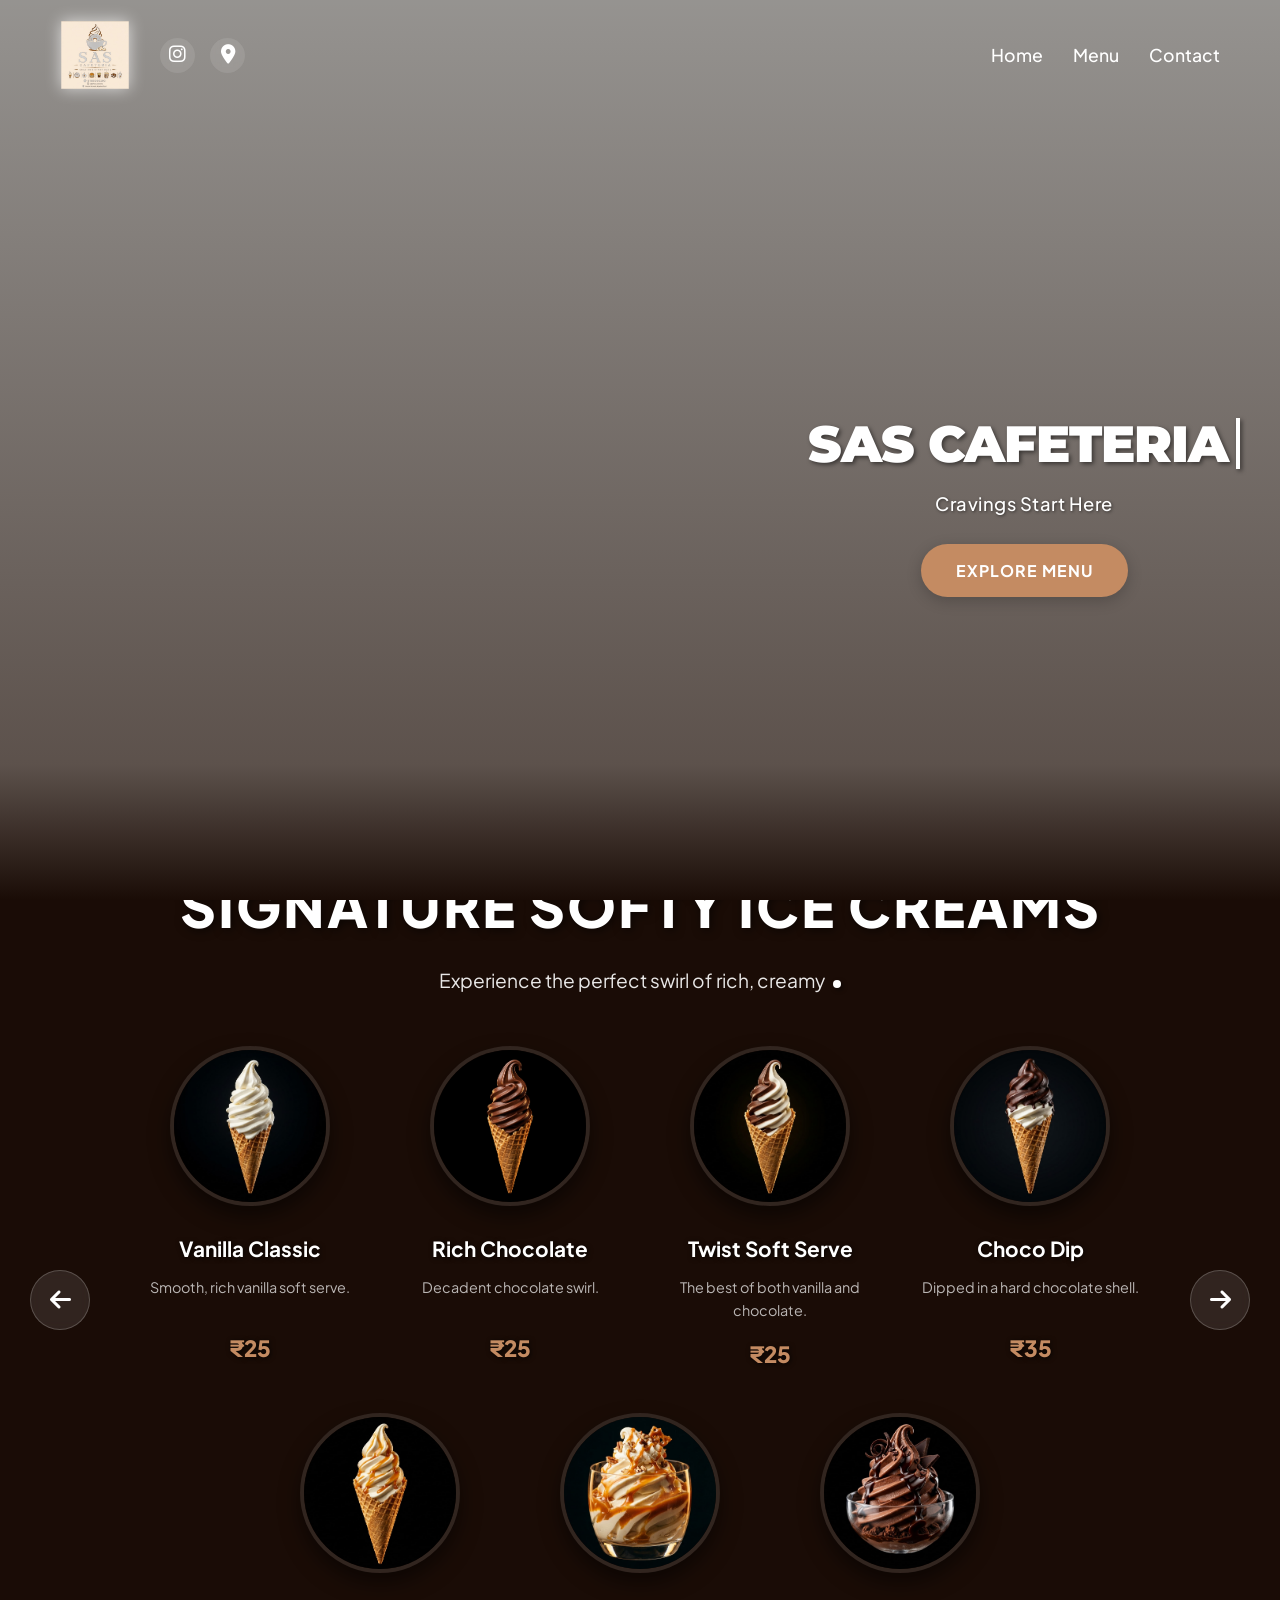
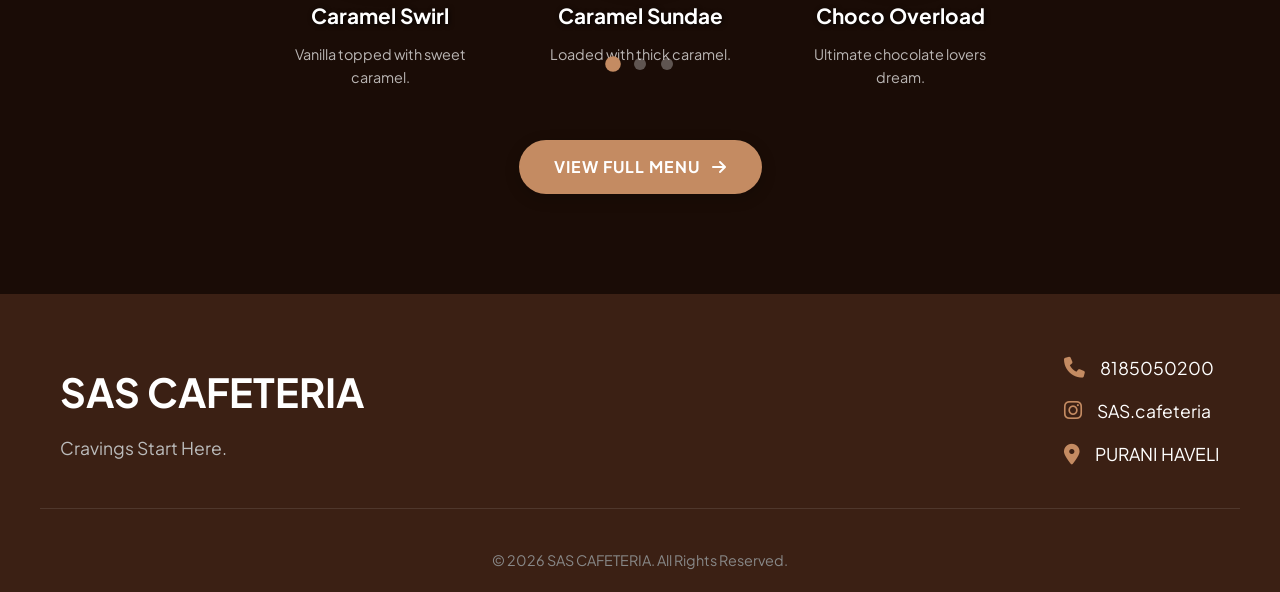
==== index.html @ b8ed4d2e "Swap popcorn and donut images to accurately match their flavor descriptions" ====
<!DOCTYPE html>
<html lang="en">
<head>
    <meta charset="UTF-8">
    <meta name="viewport" content="width=device-width, initial-scale=1.0">
    <title>SAS Cafeteria - Cravings Start Here</title>
    <!-- Premium Fonts -->
    <link rel="preconnect" href="https://fonts.googleapis.com">
    <link rel="preconnect" href="https://fonts.gstatic.com" crossorigin>
    <link href="https://fonts.googleapis.com/css2?family=Montserrat:wght@800;900&family=Plus+Jakarta+Sans:wght@300;400;500;600;700;800&display=swap" rel="stylesheet">
    <!-- Icons -->
    <link rel="stylesheet" href="https://cdnjs.cloudflare.com/ajax/libs/font-awesome/6.4.0/css/all.min.css">
    <!-- Stylesheet -->
    <link rel="stylesheet" href="style.css?v=14">
</head>
<body>

    <!-- Header / Navbar -->
    <header class="navbar">
        <div class="container nav-container">
            <div class="logo-group">
                <a href="#home" class="logo">
                    <img src="logo.png" alt="SAS Cafeteria Logo">
                </a>
                <div class="nav-socials">
                    <a href="https://www.instagram.com/sas.cafeteria?igsh=MWZobGh6Ync2eGxtaw==" target="_blank" title="Instagram"><i class="fa-brands fa-instagram"></i></a>
                    <a href="https://maps.app.goo.gl/YJZCMaByvM5XZX7V7" target="_blank" title="Location"><i class="fa-solid fa-location-dot"></i></a>
                </div>
            </div>
            <nav>
                <ul class="nav-links">
                    <li><a href="#home">Home</a></li>
                    <li><a href="menu.html">Menu</a></li>
                    <li><a href="#contact">Contact</a></li>
                </ul>
            </nav>
        </div>
    </header>

    <!-- Hero Section -->
    <section id="home" class="hero">
        <video autoplay muted loop playsinline class="hero-video">
            <source src="video/Generated Video August 22, 2026 - 1_31AM.mp4" type="video/mp4">
            Your browser does not support the video tag.
        </video>
        <div class="hero-overlay"></div>
        <div class="hero-content">
            <div class="hero-text-block">
                <h1><span id="typed-text"></span><span class="cursor"></span></h1>
                <p class="animate-up delay-1">Cravings Start Here</p>
                <a href="menu.html" class="btn animate-up delay-2">EXPLORE MENU</a>
            </div>
        </div>
    </section>

    <!-- Item Showcase Slider Section -->
    <section id="menu" class="item-showcase-section">
        <div class="showcase-slider-container">
            
            <!-- Slide 1: Ice Creams -->
            <div class="showcase-slide active fade-effect">
                <div class="showcase-bg" style="background-image: linear-gradient(rgba(26, 12, 6, 0.8), rgba(26, 12, 6, 0.9)), url('images/featured_icecream.jpg');"></div>
                <div class="container showcase-content">
                    <div class="showcase-header fade-up">
                        <h2>Signature Softy Ice Creams</h2>
                        <p><span class="typed-desc" data-text="Experience the perfect swirl of rich, creamy soft serve made with real dairy and premium ingredients."></span><span class="cursor desc-cursor"></span></p>
                    </div>
                    <div class="showcase-grid">
                        <div class="showcase-item fade-up delay-1">
                            <img src="images/ice creams/Ultra-realistic_premium_commer_16.jpg" class="showcase-img" alt="Vanilla">
                            <h3>Vanilla Classic</h3>
                            <p>Smooth, rich vanilla soft serve.</p>
                            <span class="price">₹25</span>
                        </div>
                        <div class="showcase-item fade-up delay-2">
                            <img src="images/ice creams/Ultra-realistic_premium_commer_8.jpg" class="showcase-img" alt="Chocolate">
                            <h3>Rich Chocolate</h3>
                            <p>Decadent chocolate swirl.</p>
                            <span class="price">₹25</span>
                        </div>
                        <div class="showcase-item fade-up delay-3">
                            <img src="images/ice creams/Ultra-realistic_premium_food_p_12.jpg" class="showcase-img" alt="Vanilla & Choco">
                            <h3>Twist Soft Serve</h3>
                            <p>The best of both vanilla and chocolate.</p>
                            <span class="price">₹25</span>
                        </div>
                        <div class="showcase-item fade-up delay-4">
                            <img src="images/ice creams/Ultra-realistic_premium_commer_9.jpg" class="showcase-img" alt="Choco Dip">
                            <h3>Choco Dip</h3>
                            <p>Dipped in a hard chocolate shell.</p>
                            <span class="price">₹35</span>
                        </div>
                        <div class="showcase-item fade-up delay-1">
                            <img src="images/ice creams/Ultra-realistic_premium_commer_1.jpg" class="showcase-img" alt="Vanilla Caramel">
                            <h3>Caramel Swirl</h3>
                            <p>Vanilla topped with sweet caramel.</p>
                            <span class="price">₹35</span>
                        </div>
                        <div class="showcase-item fade-up delay-2">
                            <img src="images/ice creams/Ultra-realistic_premium_carame_3.jpg" class="showcase-img" alt="Caramel Sundae">
                            <h3>Caramel Sundae</h3>
                            <p>Loaded with thick caramel.</p>
                            <span class="price">₹50</span>
                        </div>
                        <div class="showcase-item fade-up delay-3">
                            <img src="images/ice creams/Ultra-realistic_premium_chocol_6.jpg" class="showcase-img" alt="Choco Overload">
                            <h3>Choco Overload</h3>
                            <p>Ultimate chocolate lovers dream.</p>
                            <span class="price">₹50</span>
                        </div>
                    </div>
                </div>
            </div>

            <!-- Slide 2: Donuts -->
            <div class="showcase-slide fade-effect">
                <div class="showcase-bg" style="background-image: linear-gradient(rgba(40, 20, 10, 0.8), rgba(40, 20, 10, 0.9)), url('images/donuts/Ultra-realistic_premium_commer_2.jpg');"></div>
                <div class="container showcase-content">
                    <div class="showcase-header fade-up">
                        <h2>Freshly Baked Donuts</h2>
                        <p><span class="typed-desc" data-text="Soft, fluffy, and coated in pure joy. Baked fresh every single day."></span><span class="cursor desc-cursor"></span></p>
                    </div>
                    <div class="showcase-grid">
                        <div class="showcase-item fade-up delay-1">
                            <img src="images/donuts/Ultra-realistic_premium_commer_1.jpg" class="showcase-img" alt="White Chocolate">
                            <h3>White Chocolate</h3>
                            <p>Sweet and creamy white chocolate frosting.</p>
                            <span class="price">₹70</span>
                        </div>
                        <div class="showcase-item fade-up delay-2">
                            <img src="images/donuts/Ultra-realistic_premium_commer_6.jpg" class="showcase-img" alt="Dark Chocolate">
                            <h3>Dark Chocolate</h3>
                            <p>For the true chocolate lover.</p>
                            <span class="price">₹70</span>
                        </div>
                        <div class="showcase-item fade-up delay-3">
                            <img src="images/donuts/Ultra-realistic_premium_commer_7.jpg" class="showcase-img" alt="Cinnamon Sugar">
                            <h3>Cinnamon Sugar</h3>
                            <p>Warm ring coated in sweet cinnamon sugar.</p>
                            <span class="price">₹40</span>
                        </div>
                        <div class="showcase-item fade-up delay-4">
                            <img src="images/donuts/Ultra-realistic_premium_commer_3.jpg" class="showcase-img" alt="Milk Chocolate">
                            <h3>Milk Chocolate</h3>
                            <p>Topped with creamy milk chocolate frosting.</p>
                            <span class="price">₹50</span>
                        </div>
                        <div class="showcase-item fade-up delay-1">
                            <img src="images/donuts/Ultra-realistic_premium_commer_2.jpg" class="showcase-img" alt="Glazed Donut">
                            <h3>Classic Glazed</h3>
                            <p>Covered in a sweet, light sugar glaze.</p>
                            <span class="price">₹40</span>
                        </div>
                        <div class="showcase-item fade-up delay-2">
                            <img src="images/donuts/Ultra-realistic_premium_commer_2 (1).jpg" class="showcase-img" alt="With Crunch">
                            <h3>With Crunch</h3>
                            <p>Chocolate frosting topped with crispies.</p>
                            <span class="price">₹70</span>
                        </div>
                    </div>
                </div>
            </div>

            <!-- Slide 3: Popcorns -->
            <div class="showcase-slide fade-effect">
                <div class="showcase-bg" style="background-image: linear-gradient(rgba(20, 10, 5, 0.8), rgba(20, 10, 5, 0.9)), url('images/popcorns/Ultra-realistic_premium_commer_1.jpg');"></div>
                <div class="container showcase-content">
                    <div class="showcase-header fade-up">
                        <h2>Gourmet Popcorn</h2>
                        <p><span class="typed-desc" data-text="Crispy, crunchy, and packed with flavor. The perfect light snack."></span><span class="cursor desc-cursor"></span></p>
                    </div>
                    <div class="showcase-grid">
                        <div class="showcase-item fade-up delay-1">
                            <img src="images/popcorns/Ultra-realistic_premium_commer_6.jpg" class="showcase-img" alt="Classic Salted">
                            <h3>Classic Salted</h3>
                            <p>Classic buttery and perfectly salted.</p>
                            <span class="price">₹40</span>
                        </div>
                        <div class="showcase-item fade-up delay-2">
                            <img src="images/popcorns/Ultra-realistic_premium_commer_1 (1).jpg" class="showcase-img" alt="Cheese Popcorn">
                            <h3>Cheese Popcorn</h3>
                            <p>Tossed in a savory cheese powder.</p>
                            <span class="price">₹40</span>
                        </div>
                        <div class="showcase-item fade-up delay-3">
                            <img src="images/popcorns/Ultra-realistic_premium_food_p_8.jpg" class="showcase-img" alt="Spicy Popcorn">
                            <h3>Spicy Popcorn</h3>
                            <p>A kick of heat with spicy seasoning.</p>
                            <span class="price">₹40</span>
                        </div>
                        <div class="showcase-item fade-up delay-4">
                            <img src="images/popcorns/Ultra-realistic_premium_commer_1.jpg" class="showcase-img" alt="Caramel Popcorn">
                            <h3>Caramel Popcorn</h3>
                            <p>Coated in a thick caramel shell.</p>
                            <span class="price">₹100</span>
                        </div>
                        <div class="showcase-item fade-up delay-1">
                            <img src="images/popcorns/Ultra-realistic_premium_commer_2.jpg" class="showcase-img" alt="Chocolate Drizzle">
                            <h3>Choco Drizzle</h3>
                            <p>Drizzled generously with chocolate.</p>
                            <span class="price">₹100</span>
                        </div>
                        <div class="showcase-item fade-up delay-2">
                            <img src="images/popcorns/Ultra-realistic_premium_commer_1 (2).jpg" class="showcase-img" alt="Cookie & Cream">
                            <h3>Cookie & Cream</h3>
                            <p>A sweet mix of crushed cookies.</p>
                            <span class="price">₹100</span>
                        </div>
                    </div>
                </div>
            </div>

            <!-- Navigation Arrows -->
            <button class="showcase-nav prev-slide"><i class="fa-solid fa-arrow-left"></i></button>
            <button class="showcase-nav next-slide"><i class="fa-solid fa-arrow-right"></i></button>
            
            <div class="showcase-indicators">
                <span class="indicator active" data-slide="0"></span>
                <span class="indicator" data-slide="1"></span>
                <span class="indicator" data-slide="2"></span>
            </div>
            
        </div>
        
        <div class="full-menu-cta container fade-in" style="margin-top: 40px; margin-bottom: 40px; text-align: center;">
            <a href="menu.html" class="btn">View Full Menu <i class="fa-solid fa-arrow-right" style="margin-left: 8px;"></i></a>
        </div>
    </section>

    <!-- Contact / Footer Section -->
    <footer id="contact" class="footer">
        <div class="container footer-content fade-in">
            <div class="footer-info">
                <h3>SAS CAFETERIA</h3>
                <p>Cravings Start Here.</p>
            </div>
            <div class="footer-contact">
                <a href="tel:+918185050200" class="footer-link"><p><i class="fa-solid fa-phone"></i> 8185050200</p></a>
                <a href="https://www.instagram.com/sas.cafeteria?igsh=MWZobGh6Ync2eGxtaw==" target="_blank" class="footer-link"><p><i class="fa-brands fa-instagram"></i> SAS.cafeteria</p></a>
                <a href="https://maps.app.goo.gl/YJZCMaByvM5XZX7V7" target="_blank" class="footer-link"><p><i class="fa-solid fa-location-dot"></i> PURANI HAVELI</p></a>
            </div>
        </div>
        <div class="footer-bottom">
            <p>&copy; 2026 SAS CAFETERIA. All Rights Reserved.</p>
        </div>
    </footer>
    <!-- Script -->
    <script src="script.js?v=5"></script>
</body>
</html>
---- style.css ----
/* Base and Reset */
* {
    margin: 0;
    padding: 0;
    box-sizing: border-box;
}

:root {
    --primary-color: #3b2014; /* Deep coffee brown */
    --accent-color: #c48b62; /* Caramel/Gold accent */
    --light-bg: #f9f5f0;
    --text-dark: #2a160d;
    --text-light: #fff;
    --font-heading: 'Plus Jakarta Sans', sans-serif;
    --font-body: 'Plus Jakarta Sans', sans-serif;
}

html {
    scroll-behavior: smooth;
}

body {
    font-family: var(--font-body);
    background-color: var(--light-bg);
    color: var(--text-dark);
    line-height: 1.6;
    overflow-x: hidden;
}

a {
    text-decoration: none;
    color: inherit;
}

ul {
    list-style: none;
}

.container {
    max-width: 1200px;
    margin: 0 auto;
    padding: 0 20px;
}

/* Navbar */
.navbar {
    position: fixed;
    top: 0;
    left: 0;
    width: 100%;
    padding: 20px 0;
    z-index: 1000;
    transition: all 0.3s ease;
    background: transparent;
}

.navbar.scrolled {
    background: rgba(59, 32, 20, 0.95);
    padding: 15px 0;
    box-shadow: 0 2px 10px rgba(0,0,0,0.3);
}

.nav-container {
    display: flex;
    justify-content: space-between;
    align-items: center;
}

.logo {
    display: flex;
    align-items: center;
}

.logo img {
    height: 70px;
    width: auto;
    object-fit: contain;
    filter: drop-shadow(0 0 8px rgba(255, 255, 255, 0.7));
}

.logo-group {
    display: flex;
    align-items: center;
    gap: 20px;
}

.nav-socials {
    display: flex;
    gap: 15px;
    margin-left: 10px;
}

.nav-socials a {
    color: var(--text-light);
    font-size: 1.2rem;
    transition: color 0.3s ease;
    display: flex;
    align-items: center;
    justify-content: center;
    width: 35px;
    height: 35px;
    border-radius: 50%;
    background: rgba(255, 255, 255, 0.1);
    backdrop-filter: blur(5px);
}

.nav-socials a:hover {
    color: var(--accent-color);
    background: rgba(255, 255, 255, 0.2);
}

.nav-links {
    display: flex;
    gap: 30px;
}

.nav-links li a {
    color: var(--text-light);
    font-weight: 500;
    font-size: 1.1rem;
    position: relative;
    transition: color 0.3s ease;
}

.nav-links li a:hover {
    color: var(--accent-color);
}

/* Hero Section */
.hero {
    position: relative;
    height: 100vh;
    display: flex;
    align-items: center;
    justify-content: center;
    text-align: center;
    overflow: hidden;
}

.hero-video {
    position: absolute;
    top: 50%;
    left: 50%;
    min-width: 100%;
    min-height: 100%;
    width: auto;
    height: auto;
    transform: translateX(-50%) translateY(-50%);
    z-index: -2;
    object-fit: cover;
}

.hero-overlay {
    position: absolute;
    top: 0;
    left: 0;
    width: 100%;
    height: 100%;
    background: linear-gradient(to bottom, rgba(0, 0, 0, 0.4) 0%, rgba(26, 12, 6, 0.7) 85%, #1a0c06 100%);
    z-index: -1;
}

.hero-content {
    color: var(--text-light);
    z-index: 1;
    padding: 20px 40px; /* Reduced right padding to shift text further right */
    margin-top: 100px; /* Push text down to make space for ribbons */
    width: 100%;
    display: flex;
    justify-content: flex-end; /* Push the block to the right */
}

.hero-text-block {
    display: flex;
    flex-direction: column;
    align-items: center; /* Center items internally */
    text-align: center;
}

.hero-content h1 {
    font-family: 'Montserrat', sans-serif;
    font-size: 3.2rem; /* Reduced to avoid overlapping video subject */
    font-weight: 900;
    margin-bottom: 5px;
    letter-spacing: -1px; /* Tighter letter spacing */
    text-shadow: 2px 2px 4px rgba(0,0,0,0.5); /* Softer shadow */
    display: flex;
    align-items: center;
}

.hero-content p {
    font-size: 1.15rem; /* Slightly smaller to match new h1 size */
    font-weight: 500;
    margin-bottom: 25px;
    letter-spacing: 0.5px;
    text-shadow: 1px 1px 3px rgba(0,0,0,0.5); /* Softer shadow */
}

/* Typing Effect Cursor */
.cursor {
    display: inline-block;
    width: 4px;
    height: 1em; /* Match text height */
    background-color: var(--text-light);
    animation: blink 1s infinite;
    margin-left: 8px;
    box-shadow: 2px 2px 4px rgba(0,0,0,0.5);
    vertical-align: middle;
}

.desc-cursor {
    width: 8px;
    height: 8px;
    border-radius: 50%;
    margin-left: 5px;
    vertical-align: baseline;
}

.cursor.typing {
    animation: none;
}

@keyframes blink {
    0% { opacity: 1; }
    49% { opacity: 1; }
    50% { opacity: 0; }
    99% { opacity: 0; }
    100% { opacity: 1; }
}

.btn {
    display: inline-block;
    padding: 14px 35px;
    background-color: var(--accent-color);
    color: var(--text-light);
    font-weight: 700; /* Bolder button text */
    font-size: 1rem; /* Slightly smaller text */
    border-radius: 40px; /* More rounded pill */
    text-transform: uppercase;
    letter-spacing: 1px;
    transition: all 0.3s ease;
    border: none;
    box-shadow: 0 4px 15px rgba(0,0,0,0.2);
}

.btn:hover {
    background-color: #a6734d; /* Darker accent on hover */
    transform: translateY(-2px);
    box-shadow: 0 6px 20px rgba(0,0,0,0.3);
}

/* Menu Section */
.menu-section {
    padding: 120px 0;
    background-color: #faf7f2; /* Soft, warm, professional beige */
    position: relative;
}

.section-header {
    text-align: center;
    margin-bottom: 40px; /* Reduced from 80px */
}

.section-title {
    font-family: var(--font-heading);
    font-size: 3.5rem;
    color: var(--primary-color);
    margin-bottom: 15px;
    font-weight: 800;
    text-transform: uppercase;
    letter-spacing: 2px;
}

/* Item Showcase Slider Section */
.item-showcase-section {
    position: relative;
    padding: 0 0 60px 0; /* Remove top padding so it sits flush */
    background-color: #1a0c06; /* Dark background to seamlessly connect to hero section */
    overflow: hidden;
}

.showcase-slider-container {
    position: relative;
    width: 100%;
    height: 800px; /* Increased from 700px to perfectly fit 2 rows of items */
    overflow: hidden;
}

.showcase-slide {
    position: absolute;
    top: 0;
    left: 0;
    width: 100%;
    height: 100%;
    opacity: 0;
    visibility: hidden;
    transition: opacity 0.8s ease, visibility 0.8s ease;
    display: flex;
    align-items: center;
}

.showcase-slide.active {
    opacity: 1;
    visibility: visible;
}

.showcase-bg {
    position: absolute;
    top: 0;
    left: 0;
    width: 100%;
    height: 100%;
    background-size: cover;
    background-position: center;
    background-repeat: no-repeat;
    z-index: -1;
    transition: transform 6s ease-in-out;
}

.showcase-slide.active .showcase-bg {
    transform: scale(1.05); /* Slow zoom effect on active slide */
}

.showcase-content {
    color: #fff;
    z-index: 2;
    text-align: center;
    width: 100%;
}

.showcase-header {
    margin-bottom: 50px;
}

.showcase-header h2 {
    font-size: 3.5rem;
    font-family: var(--font-heading);
    font-weight: 900;
    text-transform: uppercase;
    letter-spacing: 2px;
    margin-bottom: 15px;
    text-shadow: 2px 2px 10px rgba(0,0,0,0.6);
}

.showcase-header p {
    font-size: 1.2rem;
    max-width: 600px;
    margin: 0 auto;
    color: rgba(255, 255, 255, 0.9);
    line-height: 1.6;
}

.showcase-grid {
    display: flex;
    justify-content: center;
    gap: 40px;
    flex-wrap: wrap;
}

.showcase-item {
    flex: 0 1 220px;
    text-align: center;
    perspective: 1000px; /* Enables 3D effects for children */
}

.showcase-img {
    width: 160px;
    height: 160px;
    border-radius: 50%;
    object-fit: cover;
    margin-bottom: 20px;
    box-shadow: 0 10px 20px rgba(0,0,0,0.5);
    border: 4px solid rgba(255,255,255,0.1);
    transition: transform 0.4s cubic-bezier(0.175, 0.885, 0.32, 1.275), box-shadow 0.4s ease, border-color 0.4s ease;
    transform-style: preserve-3d;
}

.showcase-item:hover .showcase-img {
    transform: translateY(-15px) scale(1.1);
    border-color: var(--accent-color);
    box-shadow: 0 30px 40px rgba(0,0,0,0.8), 0 0 25px rgba(212, 163, 115, 0.5);
}

.showcase-item h3 {
    font-size: 1.3rem;
    font-family: var(--font-heading);
    margin-bottom: 10px;
    text-shadow: 1px 1px 5px rgba(0,0,0,0.8);
}

.showcase-item p {
    font-size: 0.9rem;
    color: rgba(255, 255, 255, 0.7);
    margin-bottom: 15px;
    min-height: 40px;
}

.showcase-item .price {
    font-size: 1.4rem;
    color: var(--accent-color);
    font-weight: 800;
    text-shadow: 1px 1px 5px rgba(0,0,0,0.8);
}

/* Slider Nav */
.showcase-nav {
    position: absolute;
    top: 50%;
    transform: translateY(-50%);
    background: rgba(255,255,255,0.1);
    border: 1px solid rgba(255,255,255,0.2);
    color: #fff;
    width: 60px;
    height: 60px;
    border-radius: 50%;
    cursor: pointer;
    z-index: 10;
    font-size: 1.5rem;
    backdrop-filter: blur(5px);
    transition: all 0.3s ease;
}

.showcase-nav:hover {
    background: var(--accent-color);
    border-color: var(--accent-color);
    transform: translateY(-50%) scale(1.1);
}

.prev-slide { left: 30px; }
.next-slide { right: 30px; }

.showcase-indicators {
    position: absolute;
    bottom: 30px;
    left: 50%;
    transform: translateX(-50%);
    display: flex;
    gap: 15px;
    z-index: 10;
}

.indicator {
    width: 12px;
    height: 12px;
    border-radius: 50%;
    background: rgba(255,255,255,0.3);
    cursor: pointer;
    transition: all 0.3s ease;
}

.indicator.active {
    background: var(--accent-color);
    transform: scale(1.3);
}

/* Animations */
.fade-up {
    opacity: 0;
    transform: translateY(30px);
    transition: opacity 0.8s ease, transform 0.8s ease;
}

.showcase-slide.active .fade-up {
    opacity: 1;
    transform: translateY(0);
}

.delay-1 { transition-delay: 0.2s; }
.delay-2 { transition-delay: 0.4s; }
.delay-3 { transition-delay: 0.6s; }
.delay-4 { transition-delay: 0.8s; }

.featured-highlights li {
    font-size: 1.05rem;
    margin-bottom: 15px;
    display: flex;
    align-items: center;
    gap: 15px;
    color: #ffffff !important;
}

.featured-highlights li i {
    color: var(--accent-color);
}

.btn-outline {
    background: transparent;
    border: 2px solid var(--accent-color);
    color: var(--accent-color);
}

.btn-outline:hover {
    background: var(--accent-color);
    color: #fff;
    box-shadow: 0 5px 20px rgba(196, 139, 98, 0.4);
}

.full-menu-cta {
    text-align: center;
    margin-top: 60px;
}

.full-menu-cta h3 {
    font-size: 2rem;
    color: var(--primary-color);
    margin-bottom: 10px;
    font-family: var(--font-heading);
}

.full-menu-cta p {
    color: #666;
    margin-bottom: 25px;
    font-size: 1.1rem;
}

.section-subtitle {
    font-size: 1rem;
    color: var(--accent-color);
    letter-spacing: 3px;
    text-transform: uppercase;
    font-weight: 600;
}

.menu-carousel-wrapper {
    display: flex;
    align-items: center;
    position: relative;
    max-width: 1100px;
    margin: 0 auto;
}

.carousel-btn {
    background: #fff;
    border: none;
    width: 50px;
    height: 50px;
    border-radius: 50%;
    box-shadow: 0 4px 15px rgba(59, 32, 20, 0.1);
    color: var(--primary-color);
    font-size: 1.2rem;
    cursor: pointer;
    transition: all 0.3s ease;
    z-index: 10;
    display: flex;
    align-items: center;
    justify-content: center;
}

.carousel-btn:hover {
    background: var(--accent-color);
    color: #fff;
}

.prev-btn {
    margin-right: 20px;
}

.next-btn {
    margin-left: 20px;
}

.menu-carousel {
    overflow: hidden;
    flex-grow: 1;
    padding: 20px 0; /* space for card shadows */
}

.menu-track {
    display: flex;
    gap: 30px; /* Space between cards */
    transition: transform 0.5s cubic-bezier(0.25, 1, 0.5, 1);
}

.menu-category {
    background: rgba(255, 255, 255, 0.85); /* Slightly transparent */
    backdrop-filter: blur(10px); /* Glassmorphism */
    padding: 30px; /* Reduced padding */
    border-radius: 8px; 
    box-shadow: 0 5px 30px rgba(59, 32, 20, 0.05); 
    border: 1px solid rgba(255, 255, 255, 0.5);
    min-width: 350px; /* Fixed width for cards in carousel */
    max-width: 350px;
    flex-shrink: 0;
}

.category-header {
    display: flex;
    flex-direction: column;
    align-items: center;
    gap: 15px;
    margin-bottom: 35px;
}

.category-header i {
    font-size: 2rem;
    color: var(--accent-color);
    background: #fdfaf7;
    width: 60px;
    height: 60px;
    display: flex;
    align-items: center;
    justify-content: center;
    border-radius: 50%;
    box-shadow: 0 4px 15px rgba(196, 139, 98, 0.15);
}

.category-header h3 {
    font-family: var(--font-heading);
    font-size: 1.4rem; /* Reduced from 1.8rem */
    color: var(--primary-color);
    text-transform: uppercase;
    letter-spacing: 2px;
    position: relative;
    padding-bottom: 10px;
}

.category-header h3::after {
    content: '';
    position: absolute;
    bottom: 0;
    left: 50%;
    transform: translateX(-50%);
    width: 40px;
    height: 2px;
    background-color: var(--accent-color);
}

.menu-sizes {
    display: flex;
    justify-content: flex-end;
    gap: 30px;
    font-size: 0.8rem; /* Reduced */
    color: #a3958c;
    margin-bottom: 15px;
    font-weight: 700;
    text-transform: uppercase;
    letter-spacing: 1px;
}

.menu-list li {
    display: flex;
    justify-content: space-between;
    align-items: center; /* Changed from baseline for image support */
    margin-bottom: 12px; /* Reduced from 18px */
    font-size: 1rem; /* Reduced from 1.15rem */
    font-weight: 600;
}

.menu-list li.spacer {
    height: 15px;
    margin-bottom: 0;
}

.item-name-group {
    display: flex;
    align-items: center;
    flex-grow: 1;
}

.item-thumb {
    width: 30px;
    height: 30px;
    border-radius: 5px; /* Slight rounding */
    object-fit: cover;
    margin-right: 12px;
    box-shadow: 0 2px 8px rgba(0,0,0,0.1);
}

.item-name {
    color: var(--primary-color);
    position: relative;
    flex-grow: 1;
}

.item-name::after {
    content: '';
    position: absolute;
    bottom: 0px; /* adjusted for center alignment */
    left: 0;
    right: 0;
    margin-left: 10px;
    border-bottom: 2px dotted rgba(196, 139, 98, 0.4);
    width: calc(100% - 15px);
}

.item-name-group .item-name::after {
    bottom: 5px; /* specific offset when inside the group */
}

.item-price {
    font-weight: 700;
    color: var(--accent-color);
    padding-left: 10px;
    font-size: 1.05rem; /* Reduced from 1.2rem */
}

.prices {
    display: flex;
    gap: 40px;
    font-weight: 700;
    color: var(--accent-color);
    padding-left: 10px;
    font-size: 1.05rem; /* Reduced */
}

/* Footer */
.footer {
    background-color: var(--primary-color);
    color: var(--text-light);
    padding: 60px 0 20px;
}

.footer-content {
    display: flex;
    justify-content: space-between;
    align-items: center;
    flex-wrap: wrap;
    gap: 30px;
    margin-bottom: 40px;
    border-bottom: 1px solid rgba(255,255,255,0.1);
    padding-bottom: 40px;
}

.footer-info h3 {
    font-family: var(--font-heading);
    font-size: 2.5rem;
    margin-bottom: 10px;
}

.footer-info p {
    color: #bbb;
    font-size: 1.1rem;
}

.footer-contact {
    display: flex;
    flex-direction: column;
    gap: 15px;
}

.footer-contact p {
    display: flex;
    align-items: center;
    gap: 15px;
    font-size: 1.1rem;
}

.footer-contact i {
    color: var(--accent-color);
    font-size: 1.3rem;
    transition: color 0.3s ease;
}

.footer-link {
    transition: color 0.3s ease;
}

.footer-link:hover p {
    color: #fff;
}

.footer-link:hover i {
    color: #fff;
}

.footer-bottom {
    text-align: center;
    color: #888;
    font-size: 0.9rem;
}

/* Animations */
.animate-up {
    opacity: 0;
    transform: translateY(50px);
    animation: fadeInUp 1s cubic-bezier(0.2, 0.8, 0.2, 1) forwards;
}

.delay-1 {
    animation-delay: 1.8s; /* Wait for typing effect */
}

.delay-2 {
    animation-delay: 2.1s;
}

@keyframes fadeInUp {
    to {
        opacity: 1;
        transform: translateY(0);
    }
}

.fade-in {
    opacity: 0;
    transform: translateY(30px);
    transition: opacity 0.8s ease-out, transform 0.8s ease-out;
}

.fade-in.visible {
    opacity: 1;
    transform: translateY(0);
}

/* Dedicated Menu Page Styles */
.dedicated-menu-page {
    padding: 150px 0 100px; /* Extra top padding for scrolled navbar */
    background-color: #faf7f2;
    min-height: 100vh;
}

.page-header {
    text-align: center;
    margin-bottom: 80px;
}

.page-title {
    font-family: 'Montserrat', sans-serif;
    font-size: 3.5rem;
    font-weight: 900;
    color: var(--primary-color);
    margin-bottom: 15px;
    text-transform: uppercase;
}

.page-subtitle {
    font-size: 1.2rem;
    color: var(--accent-color);
    font-weight: 600;
}

/* Dashboard Layout for Menu Page */
.menu-dashboard {
    display: flex;
    gap: 25px; /* Reduced gap */
    align-items: flex-start;
}

.dashboard-sidebar {
    flex: 0 0 240px; /* Reduced width */
    background: #fff;
    padding: 25px 15px; /* Reduced padding */
    border-radius: 12px;
    box-shadow: 0 10px 40px rgba(59, 32, 20, 0.05);
    position: sticky;
    top: 100px;
}

.sidebar-title {
    font-size: 1.1rem; /* Slightly smaller */
    color: var(--primary-color);
    margin-bottom: 15px;
    padding-bottom: 10px;
    border-bottom: 2px solid rgba(196, 139, 98, 0.2);
    text-transform: uppercase;
    letter-spacing: 1px;
    font-weight: 800;
}

.dashboard-tabs {
    list-style: none;
}

.tab-link {
    padding: 12px 15px; /* Tighter padding */
    margin-bottom: 8px;
    border-radius: 8px;
    cursor: pointer;
    font-weight: 600;
    font-size: 0.95rem; /* Smaller font */
    color: #666;
    transition: all 0.3s ease;
    display: flex;
    align-items: center;
    gap: 12px;
}

.tab-link i {
    width: 20px;
    text-align: center;
    font-size: 1.05rem;
}

.tab-link:hover {
    background: rgba(196, 139, 98, 0.08);
    color: var(--primary-color);
    transform: translateX(3px);
}

.tab-link.active {
    background: var(--accent-color);
    color: #fff;
    box-shadow: 0 4px 15px rgba(196, 139, 98, 0.3);
}

.dashboard-content {
    flex: 1;
    min-width: 0;
}

.dashboard-panel {
    display: none;
    animation: fadeInPanel 0.4s ease forwards;
}

.dashboard-panel.active {
    display: block;
}

@keyframes fadeInPanel {
    from { opacity: 0; transform: translateY(15px); }
    to { opacity: 1; transform: translateY(0); }
}

/* Original Dedicated Menu Grid fallback removed, categories are now dashboard panels */
.full-menu-category {
    background: #fff;
    padding: 30px; /* Reduced padding from 40px */
    border-radius: 12px;
    box-shadow: 0 10px 40px rgba(59, 32, 20, 0.05);
}

.category-desc {
    text-align: center;
    color: #666;
    margin-bottom: 25px;
    font-size: 0.9rem;
    line-height: 1.5;
    padding: 0 10px;
}

.detailed-list li {
    flex-direction: row;
    align-items: center;
    border-bottom: 1px solid rgba(59,32,20,0.1);
    padding-bottom: 12px;
    margin-bottom: 12px;
}

.detailed-list li:last-child {
    border-bottom: none;
    margin-bottom: 0;
    padding-bottom: 0;
}

.item-info {
    display: flex;
    flex-direction: column;
    flex-grow: 1;
}

.detailed-list .item-name {
    font-size: 1.05rem; /* Smaller font */
    color: var(--primary-color);
    margin-bottom: 4px;
}

.detailed-list .item-name::after {
    display: none; /* Hide the dotted line on the full menu */
}

.item-desc {
    font-size: 0.85rem;
    color: #888;
    font-weight: 400;
    padding-right: 15px;
}

.detailed-list .item-price {
    font-size: 1.15rem; /* Reduced from 1.3rem */
    background: #fdfaf7;
    padding: 8px 12px; /* Tighter padding */
    border-radius: 6px;
    color: var(--accent-color);
}

/* Responsive */
@media (max-width: 768px) {
    /* Navbar */
    .logo img {
        height: 50px;
    }
    .nav-socials a {
        width: 30px;
        height: 30px;
        font-size: 1rem;
    }
    .nav-links {
        display: none;
    }

    /* Hero Section */
    .hero-content {
        padding: 20px 15px;
        justify-content: center; /* Center horizontally instead of flex-end */
        align-items: center;
    }
    .hero-content h1 {
        font-size: 2.2rem;
        letter-spacing: 0px;
        text-align: center;
        display: block; /* Allows natural text wrapping */
    }
    .hero-content p {
        font-size: 1rem;
        margin-bottom: 25px;
    }
    .btn {
        padding: 12px 28px;
        font-size: 0.95rem;
    }

    /* Section Headers */
    .menu-section {
        padding: 90px 0 60px;
    }
    .section-title {
        font-size: 2.3rem;
        margin-bottom: 10px;
    }
    .section-subtitle {
        font-size: 0.75rem;
        letter-spacing: 1.5px;
        padding: 0 10px;
    }

    /* Featured Section Mobile */
    .featured-category-card {
        padding: 40px 15px;
        background-attachment: scroll; /* Fixes background attachment issues on iOS */
    }
    
    .featured-title {
        font-size: 2rem;
    }
    
    .featured-desc {
        font-size: 1rem;
    }
    
    /* Typography inside cards */
    .category-header h3 {
        font-size: 1.1rem;
    }
    .menu-list li {
        font-size: 0.9rem;
        margin-bottom: 10px;
    }
    .item-price {
        font-size: 0.95rem;
        padding-left: 5px;
    }
    .prices {
        font-size: 0.95rem;
        gap: 15px;
    }
    .item-name::after {
        margin-left: 5px;
        width: calc(100% - 10px);
    }
    
    /* Dashboard Layout */
    .menu-dashboard {
        flex-direction: column;
        padding: 0 15px;
    }
    .dashboard-sidebar {
        flex: 1;
        width: 100%;
        position: relative;
        top: 0;
        margin-bottom: 15px;
        padding: 15px 10px;
    }
    .dashboard-tabs {
        display: flex;
        overflow-x: auto;
        padding-bottom: 5px;
        gap: 8px;
    }
    .tab-link {
        white-space: nowrap;
        margin-bottom: 0;
        padding: 8px 12px;
        font-size: 0.9rem;
    }
    
    /* Footer */
    .footer-content {
        flex-direction: column;
        text-align: center;
        gap: 20px;
    }
    .footer-contact {
        align-items: center;
    }
}
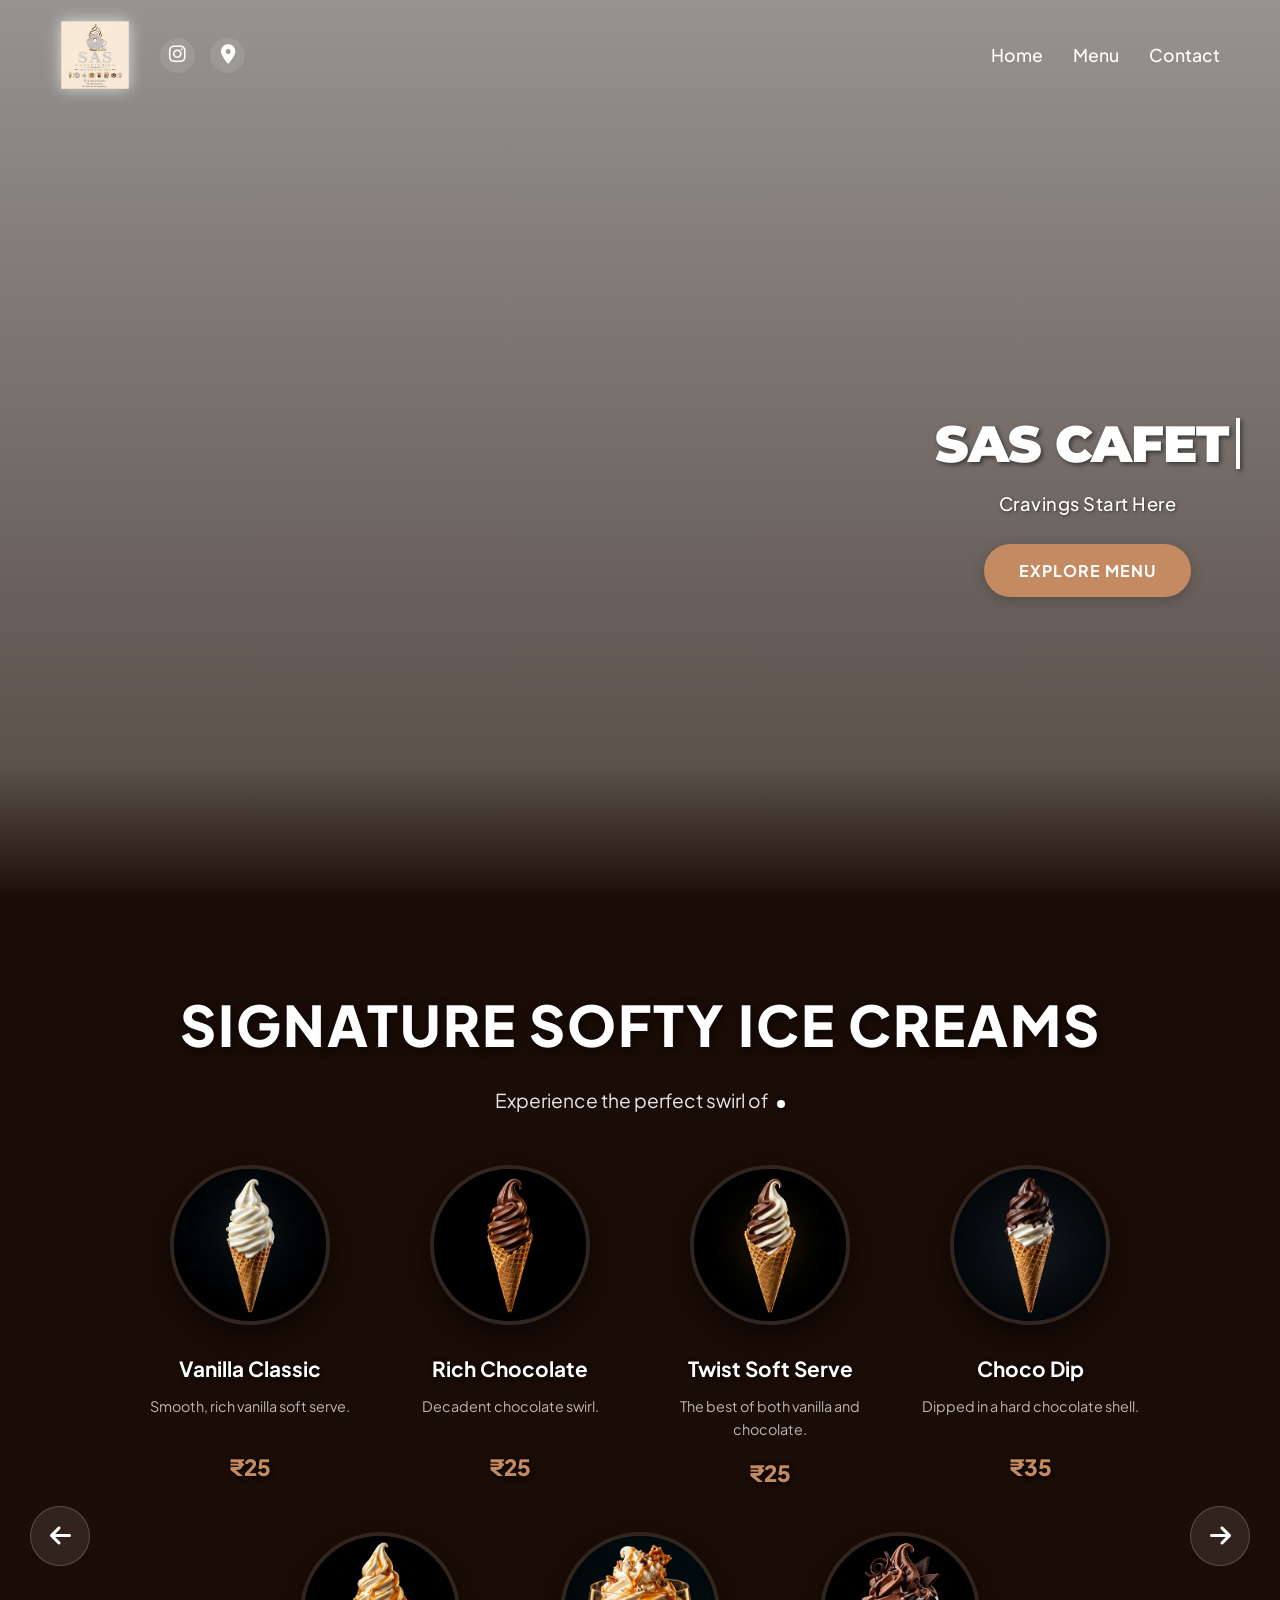
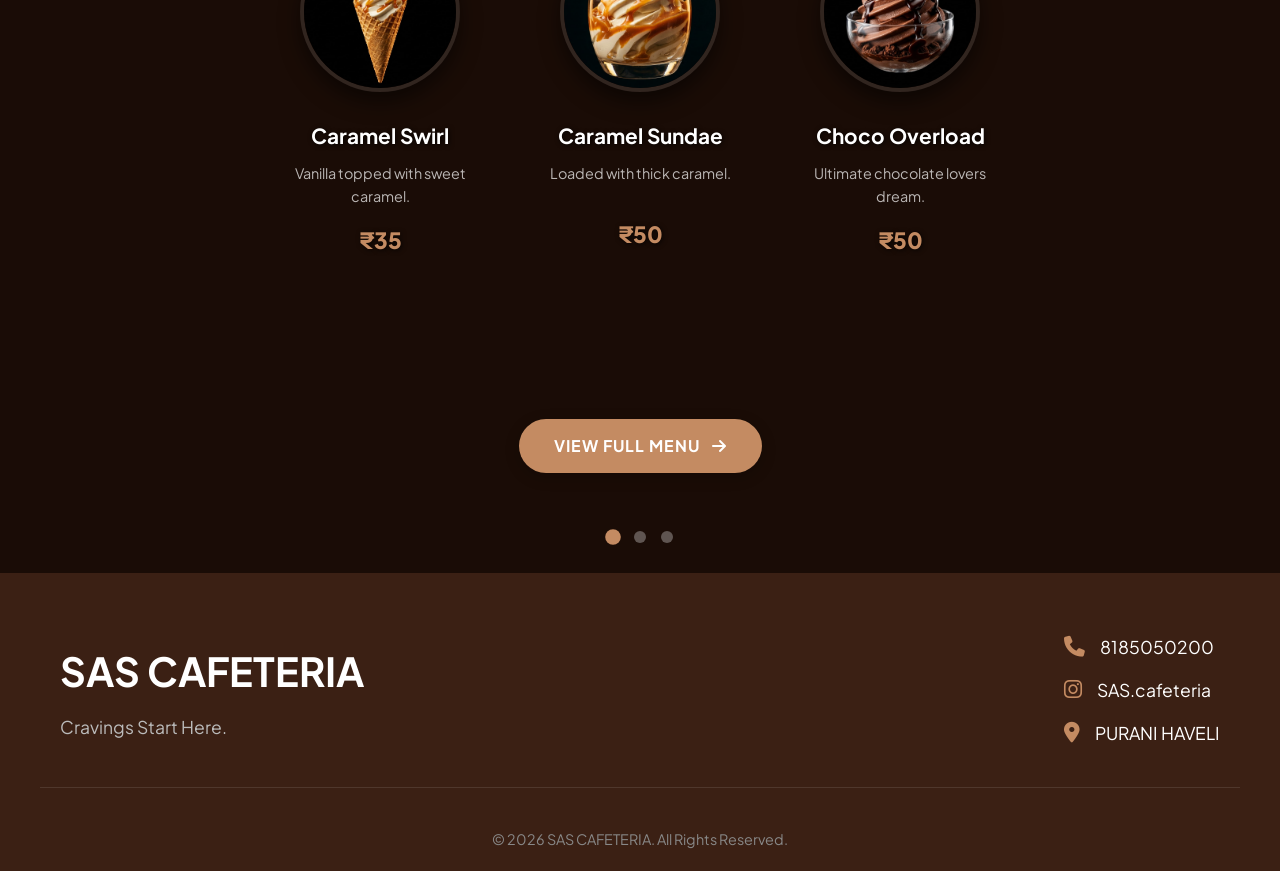
==== commit 5595aac7: "Fix slider cutoff issue by refactoring showcase to use CSS Grid instead of fixed height" ====
--- a/index.html
+++ b/index.html
@@ -11,7 +11,7 @@
     <!-- Icons -->
     <link rel="stylesheet" href="https://cdnjs.cloudflare.com/ajax/libs/font-awesome/6.4.0/css/all.min.css">
     <!-- Stylesheet -->
-    <link rel="stylesheet" href="style.css?v=14">
+    <link rel="stylesheet" href="style.css?v=15">
 </head>
 <body>
 
--- a/style.css
+++ b/style.css
@@ -280,28 +280,29 @@
 }
 
 .showcase-slider-container {
+    display: grid;
+    width: 100%;
+    overflow: hidden;
+}
+
+.showcase-slide {
+    grid-area: 1 / 1;
     position: relative;
     width: 100%;
-    height: 800px; /* Increased from 700px to perfectly fit 2 rows of items */
-    overflow: hidden;
-}
-
-.showcase-slide {
-    position: absolute;
-    top: 0;
-    left: 0;
-    width: 100%;
-    height: 100%;
     opacity: 0;
     visibility: hidden;
+    pointer-events: none; /* Prevent clicks on hidden slides */
     transition: opacity 0.8s ease, visibility 0.8s ease;
     display: flex;
     align-items: center;
+    padding-top: 60px;
+    padding-bottom: 100px;
 }
 
 .showcase-slide.active {
     opacity: 1;
     visibility: visible;
+    pointer-events: auto;
 }
 
 .showcase-bg {
@@ -322,9 +323,11 @@
 }
 
 .showcase-content {
+    position: relative;
     color: #fff;
     z-index: 2;
     text-align: center;
+    padding: 20px 0;
     width: 100%;
 }
 
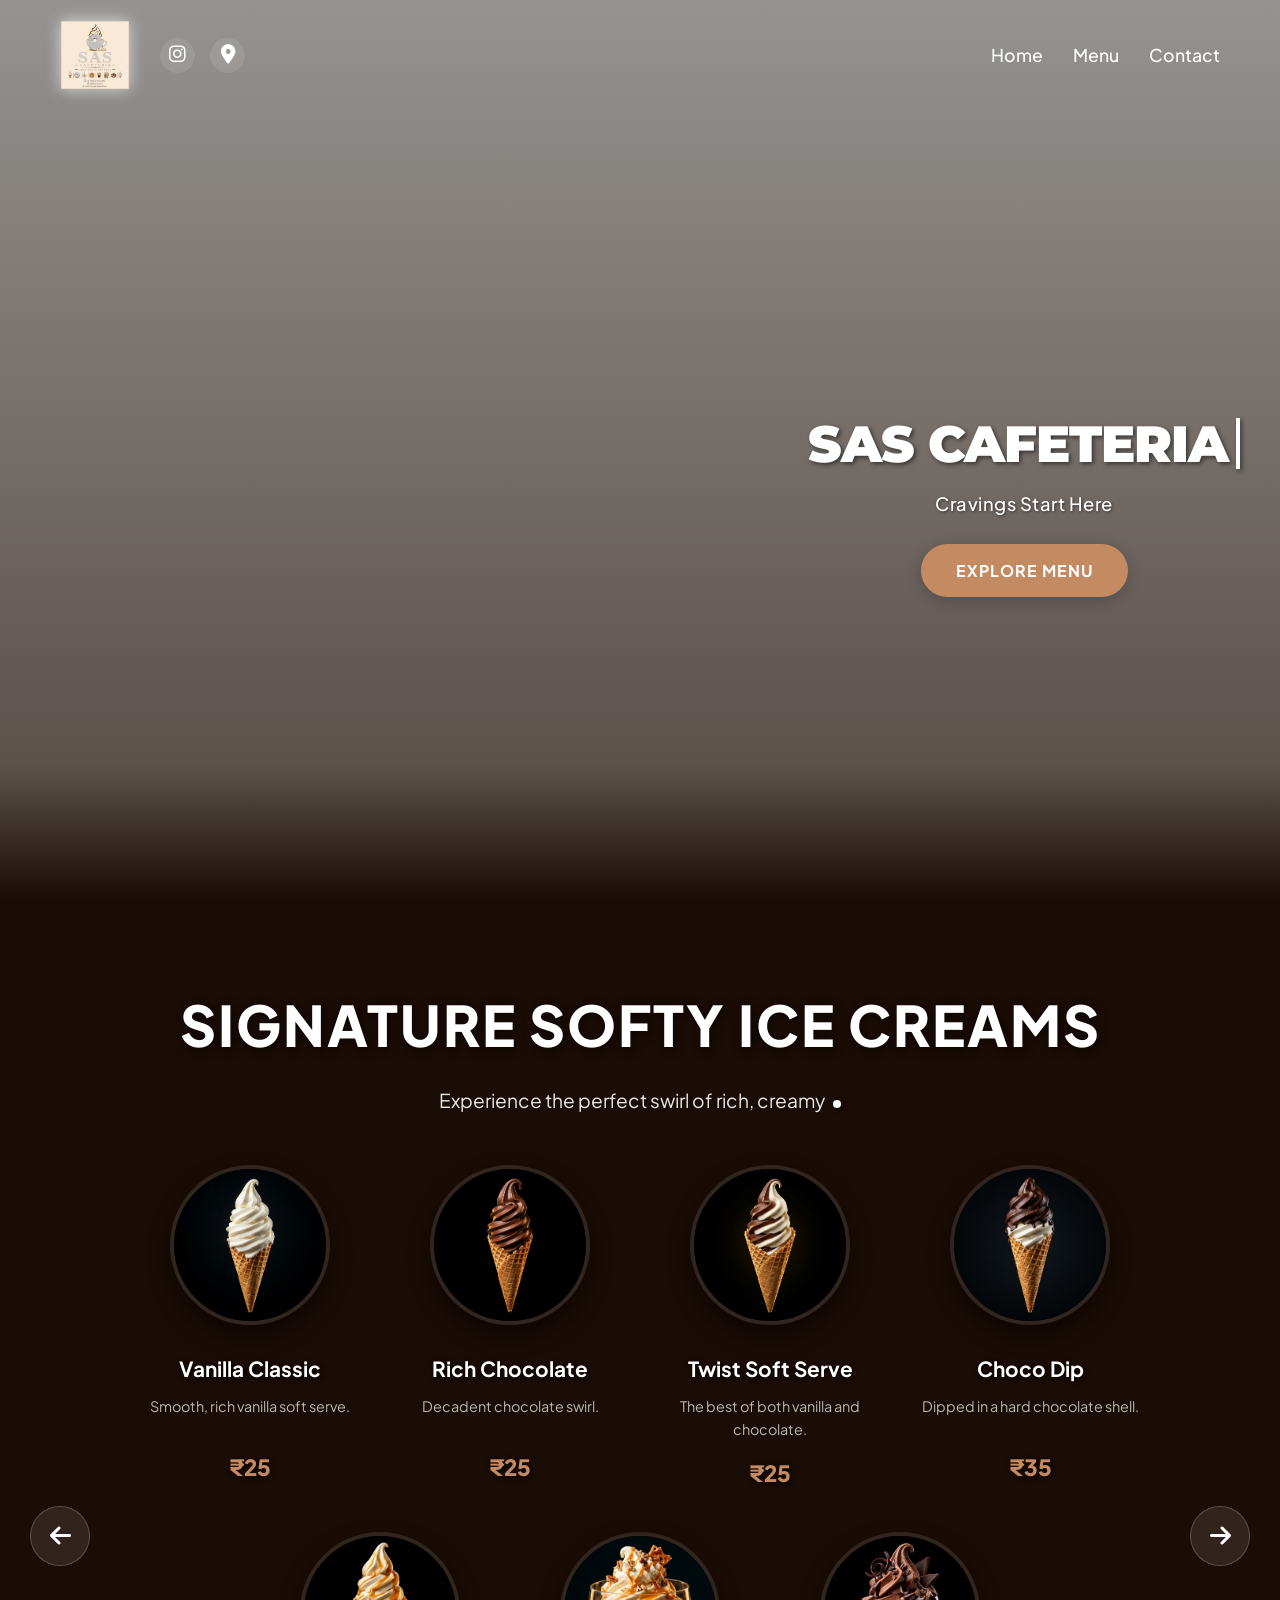
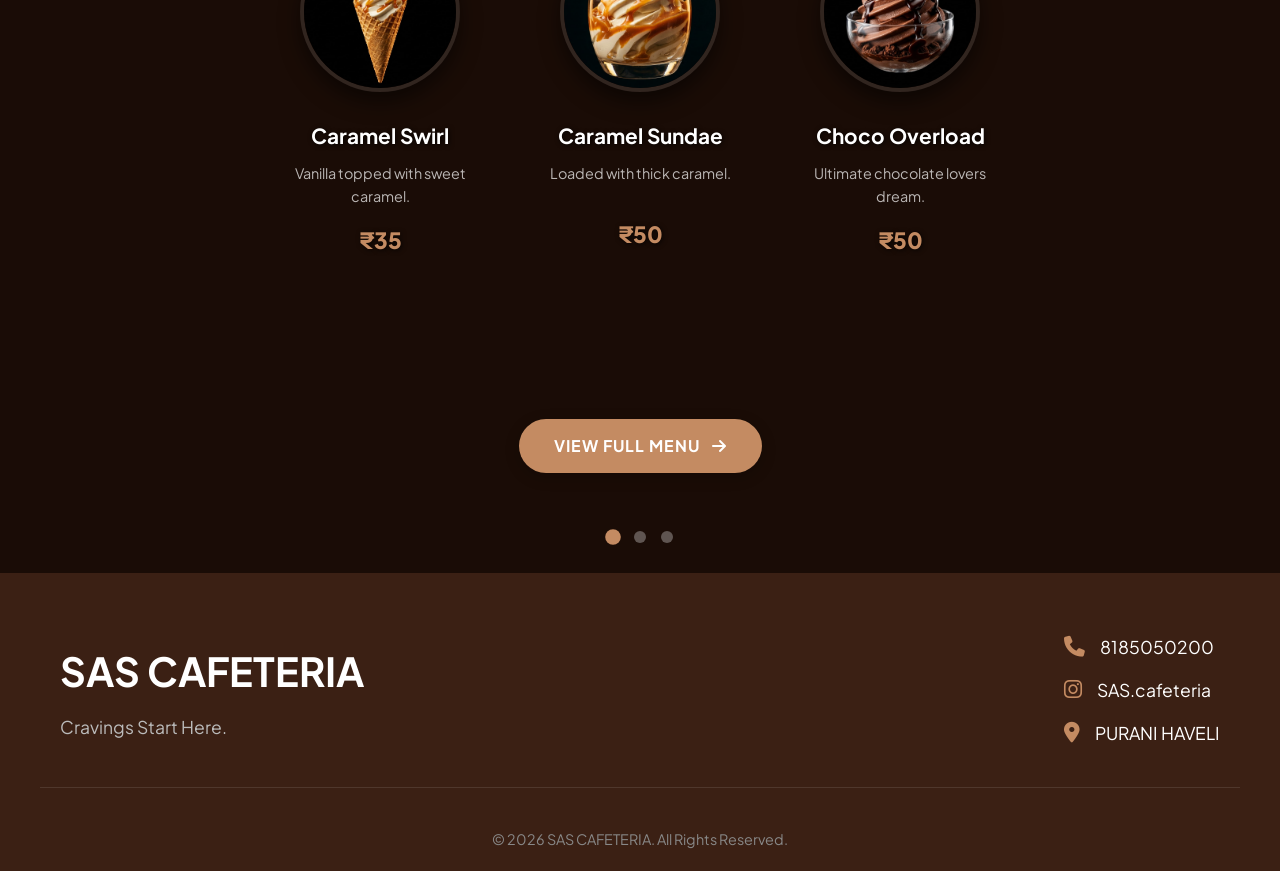
==== commit 23c675ba: "Optimize dashboard mobile layout and reduce desktop font sizes" ====
--- a/index.html
+++ b/index.html
@@ -11,7 +11,7 @@
     <!-- Icons -->
     <link rel="stylesheet" href="https://cdnjs.cloudflare.com/ajax/libs/font-awesome/6.4.0/css/all.min.css">
     <!-- Stylesheet -->
-    <link rel="stylesheet" href="style.css?v=15">
+    <link rel="stylesheet" href="style.css?v=16">
 </head>
 <body>
 
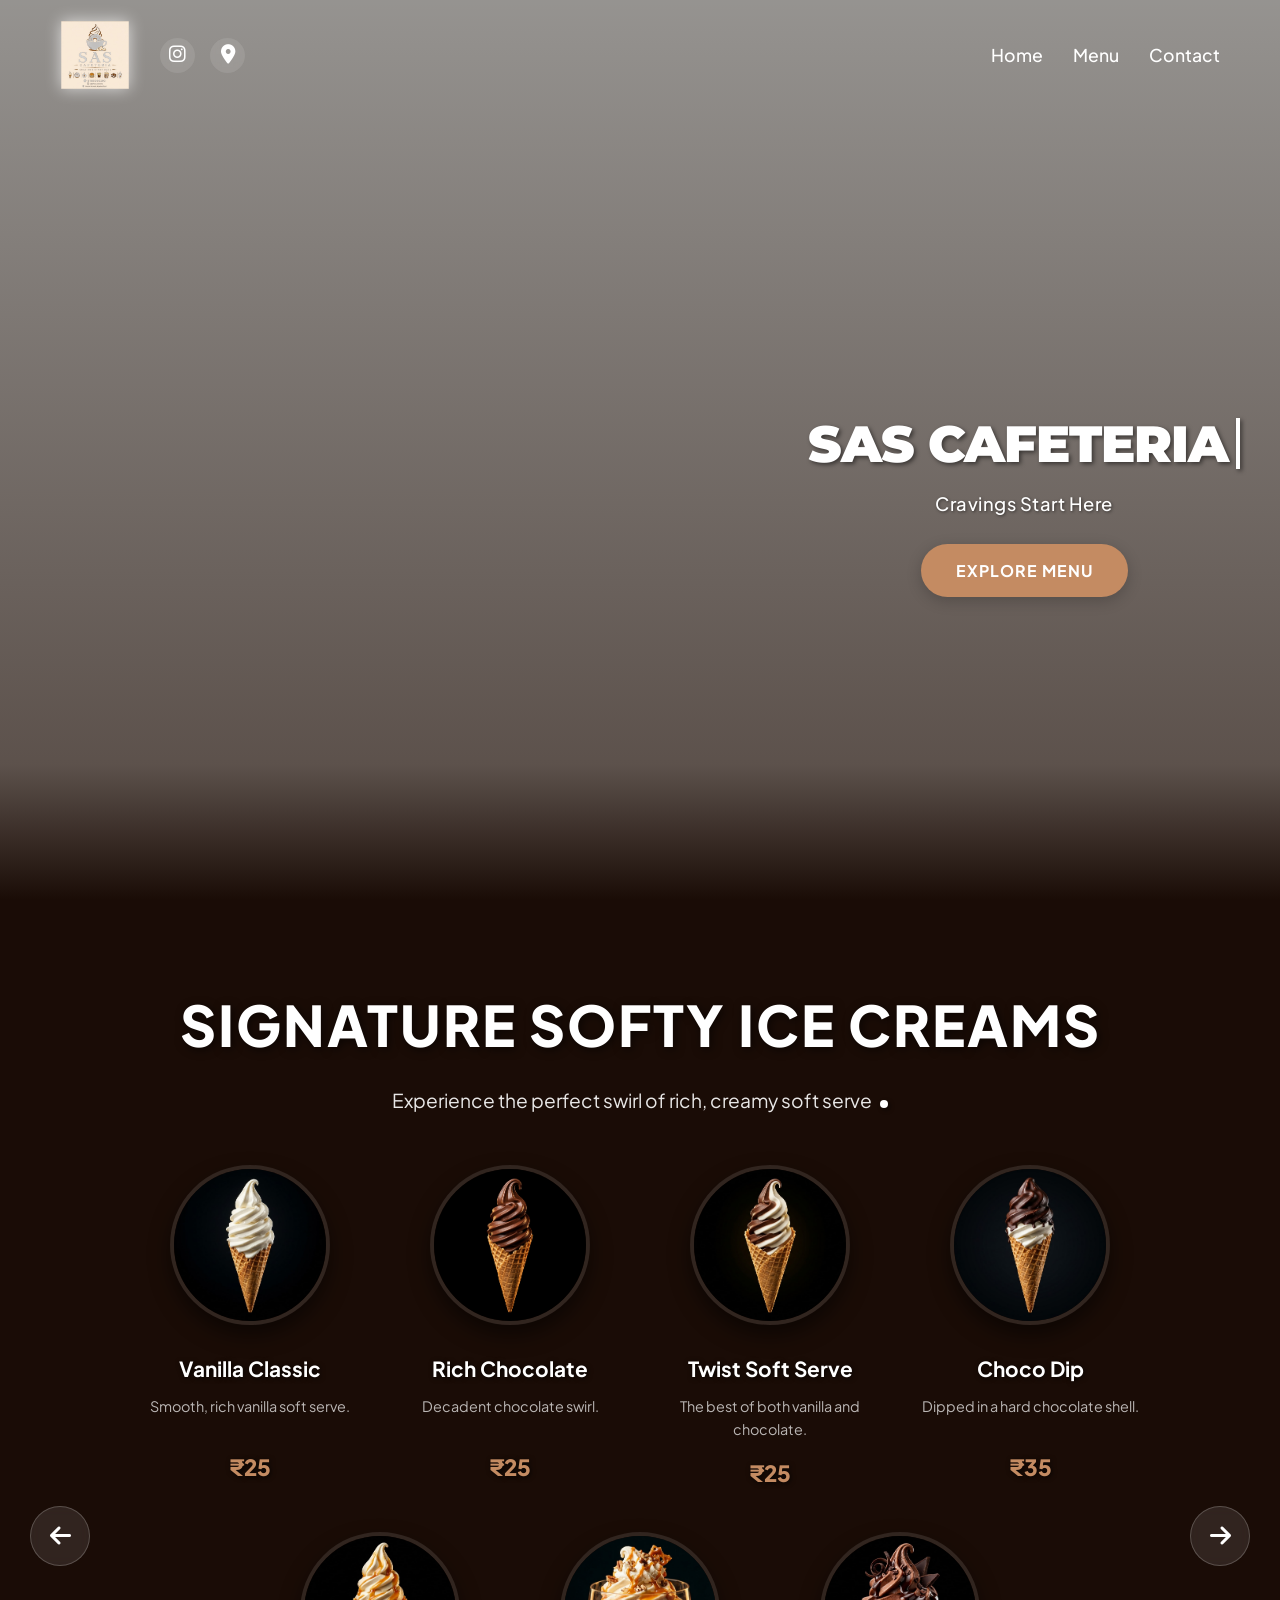
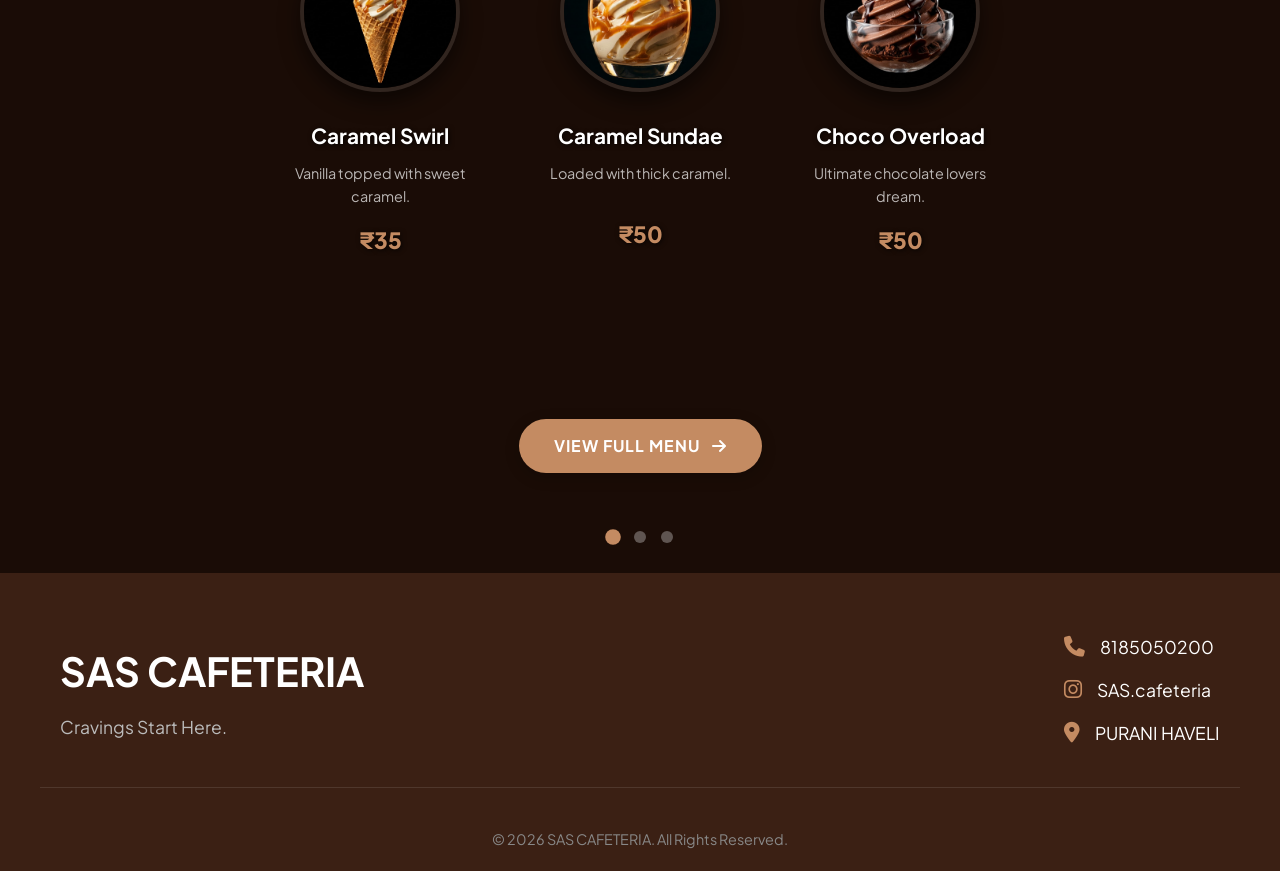
==== commit 6045e08a: "Increase hero h1 font size on mobile" ====
--- a/index.html
+++ b/index.html
@@ -11,7 +11,7 @@
     <!-- Icons -->
     <link rel="stylesheet" href="https://cdnjs.cloudflare.com/ajax/libs/font-awesome/6.4.0/css/all.min.css">
     <!-- Stylesheet -->
-    <link rel="stylesheet" href="style.css?v=16">
+    <link rel="stylesheet" href="style.css?v=17">
 </head>
 <body>
 
--- a/style.css
+++ b/style.css
@@ -999,7 +999,7 @@
         align-items: center;
     }
     .hero-content h1 {
-        font-size: 2.2rem;
+        font-size: 2.8rem;
         letter-spacing: 0px;
         text-align: center;
         display: block; /* Allows natural text wrapping */
@@ -1088,6 +1088,41 @@
         font-size: 0.9rem;
     }
     
+
+    .full-menu-category {
+        padding: 25px 15px;
+        margin-bottom: 25px;
+    }
+    
+    .category-header h3 {
+        font-size: 1.4rem;
+    }
+    
+    .category-desc {
+        font-size: 0.9rem;
+    }
+
+    .menu-list.detailed-list li {
+        flex-direction: column;
+        align-items: flex-start;
+        gap: 10px;
+        padding: 15px 0;
+    }
+
+    .menu-list.detailed-list .item-info {
+        width: 100%;
+    }
+
+    .menu-list.detailed-list .item-price {
+        align-self: flex-end;
+        font-size: 1.1rem;
+        font-weight: 700;
+        color: var(--accent-color);
+        background: rgba(212, 163, 115, 0.1);
+        padding: 5px 15px;
+        border-radius: 20px;
+    }
+
     /* Footer */
     .footer-content {
         flex-direction: column;
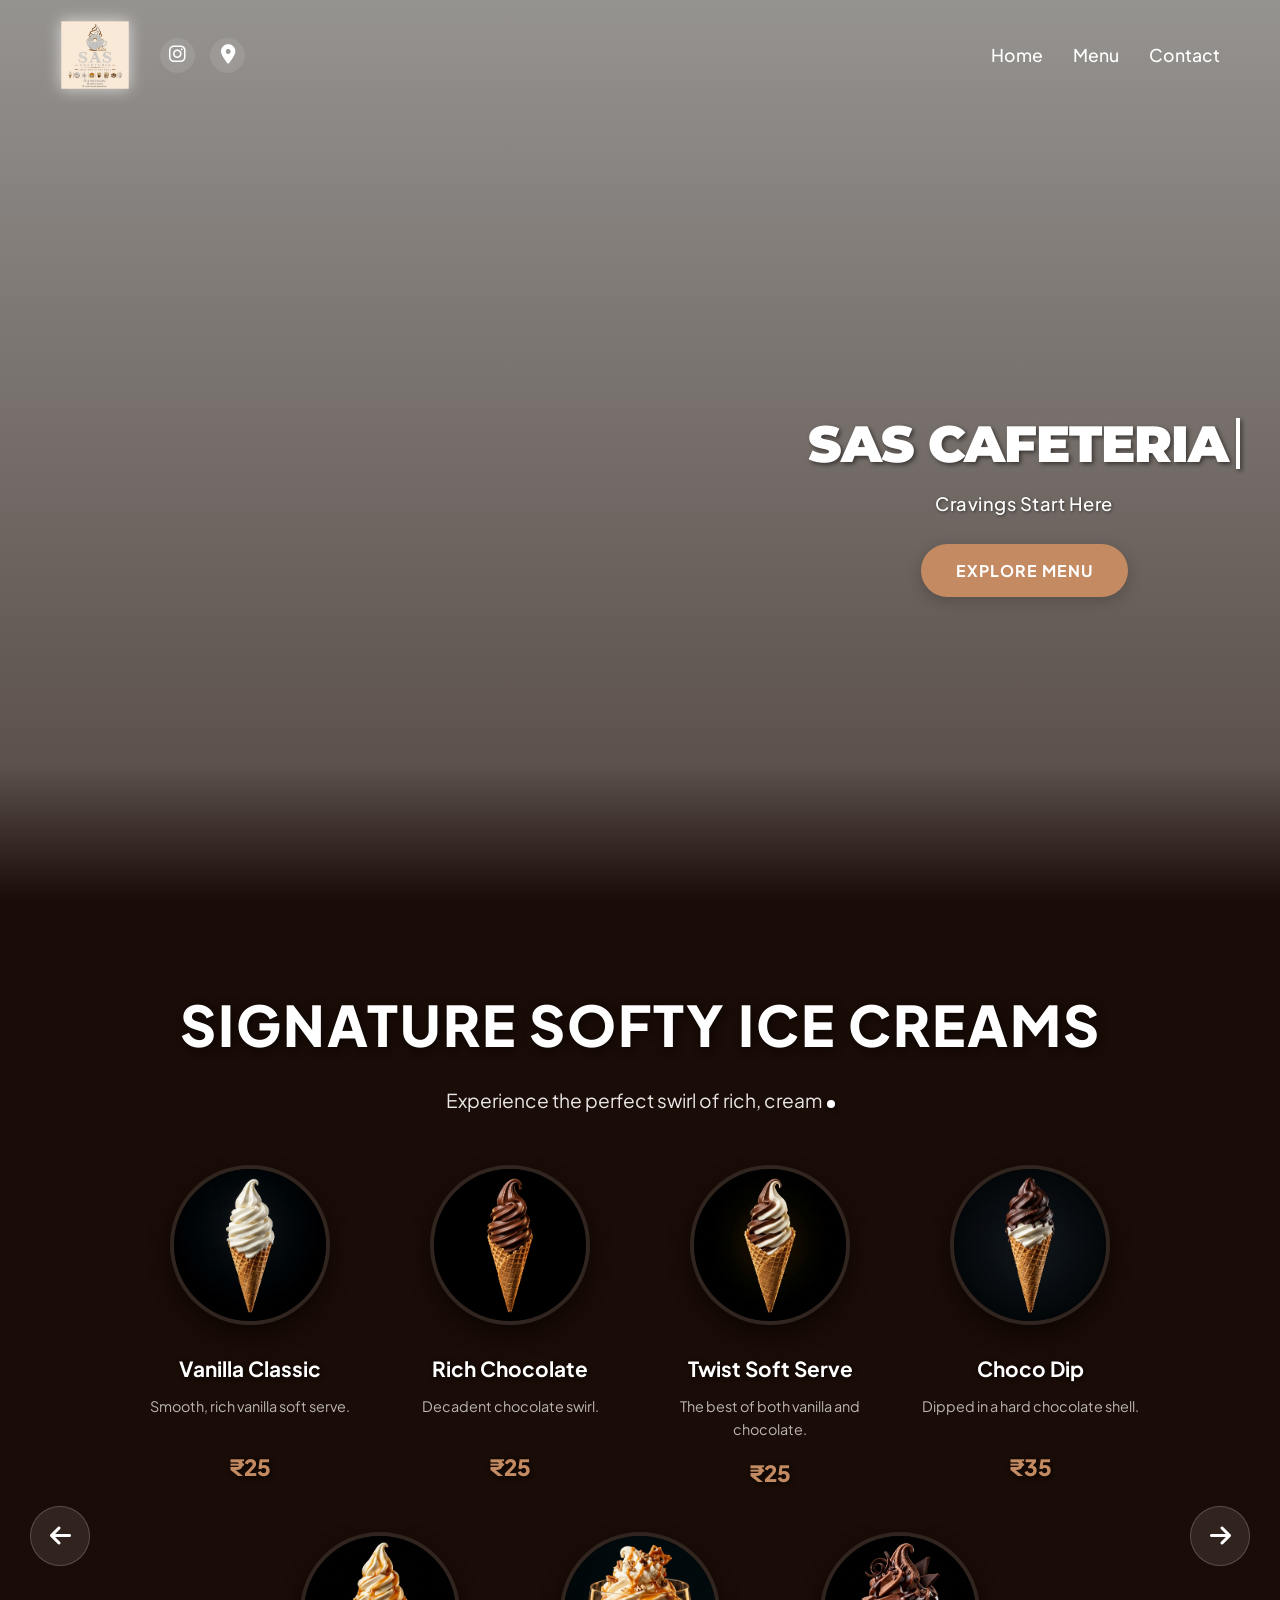
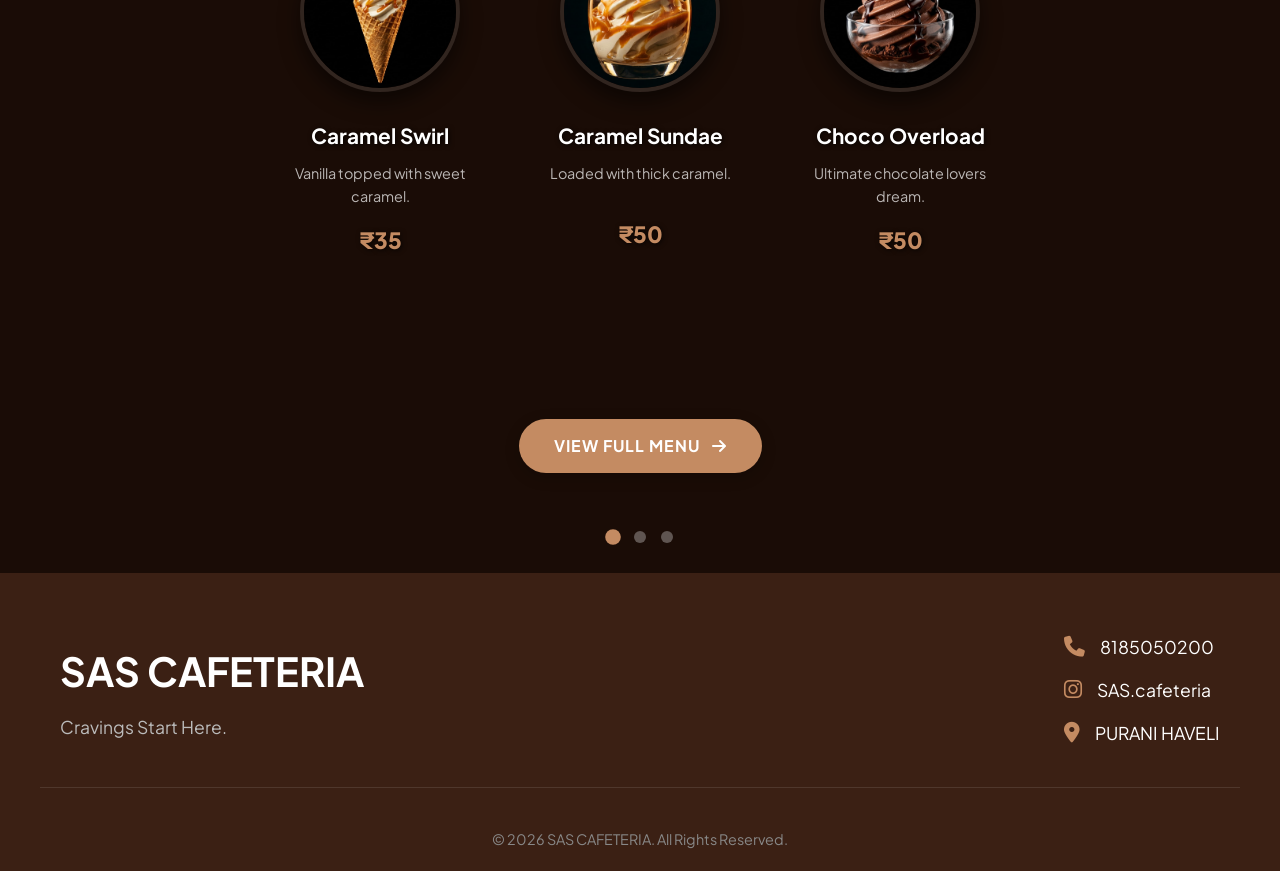
==== commit db392a9d: "Optimize showcase grid for mobile to display items side-by-side" ====
--- a/index.html
+++ b/index.html
@@ -11,7 +11,7 @@
     <!-- Icons -->
     <link rel="stylesheet" href="https://cdnjs.cloudflare.com/ajax/libs/font-awesome/6.4.0/css/all.min.css">
     <!-- Stylesheet -->
-    <link rel="stylesheet" href="style.css?v=17">
+    <link rel="stylesheet" href="style.css?v=18">
 </head>
 <body>
 
--- a/style.css
+++ b/style.css
@@ -1123,6 +1123,30 @@
         border-radius: 20px;
     }
 
+
+    /* Showcase Slider Mobile */
+    .showcase-grid {
+        gap: 15px;
+    }
+    .showcase-item {
+        flex: 0 1 45%; /* Two items per row */
+    }
+    .showcase-img {
+        width: 110px;
+        height: 110px;
+    }
+    .showcase-item h3 {
+        font-size: 1.1rem;
+        margin-bottom: 5px;
+    }
+    .showcase-item p {
+        font-size: 0.8rem;
+        margin-bottom: 5px;
+    }
+    .showcase-item .price {
+        font-size: 1.2rem;
+    }
+
     /* Footer */
     .footer-content {
         flex-direction: column;
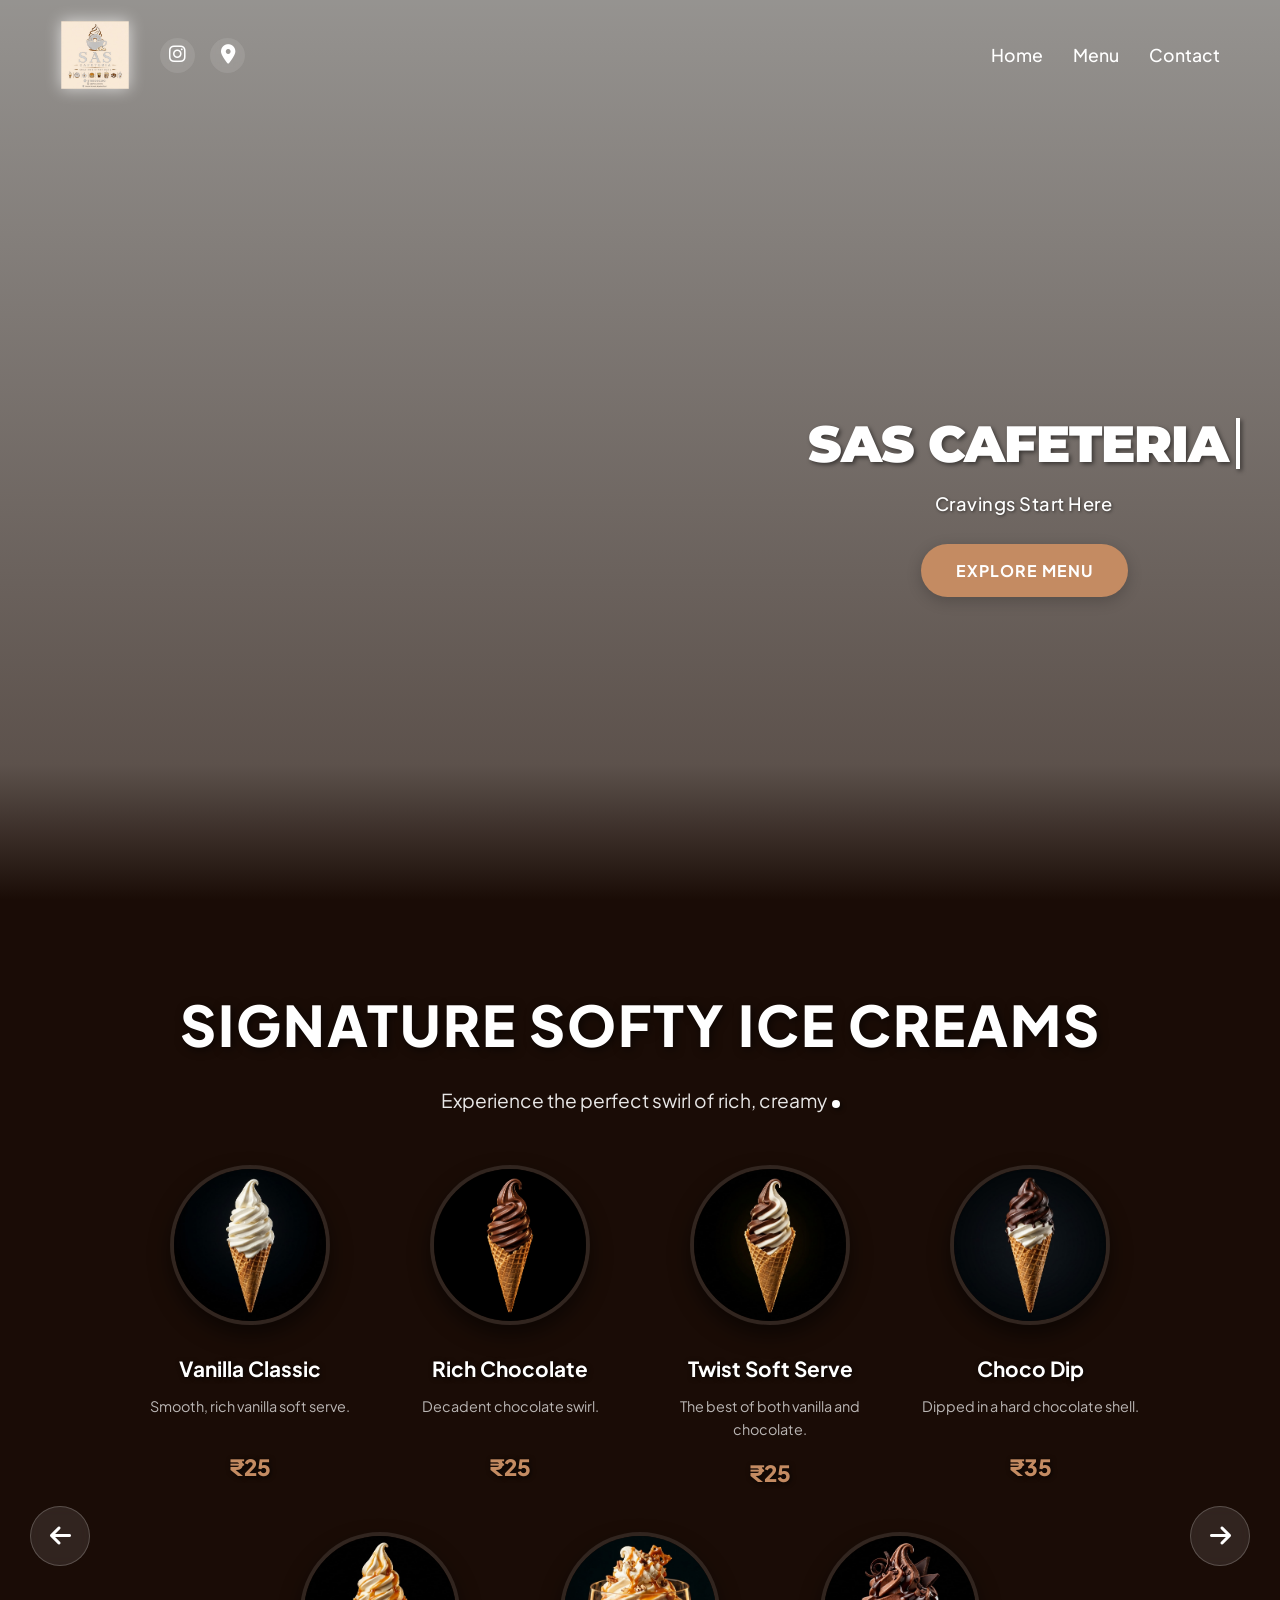
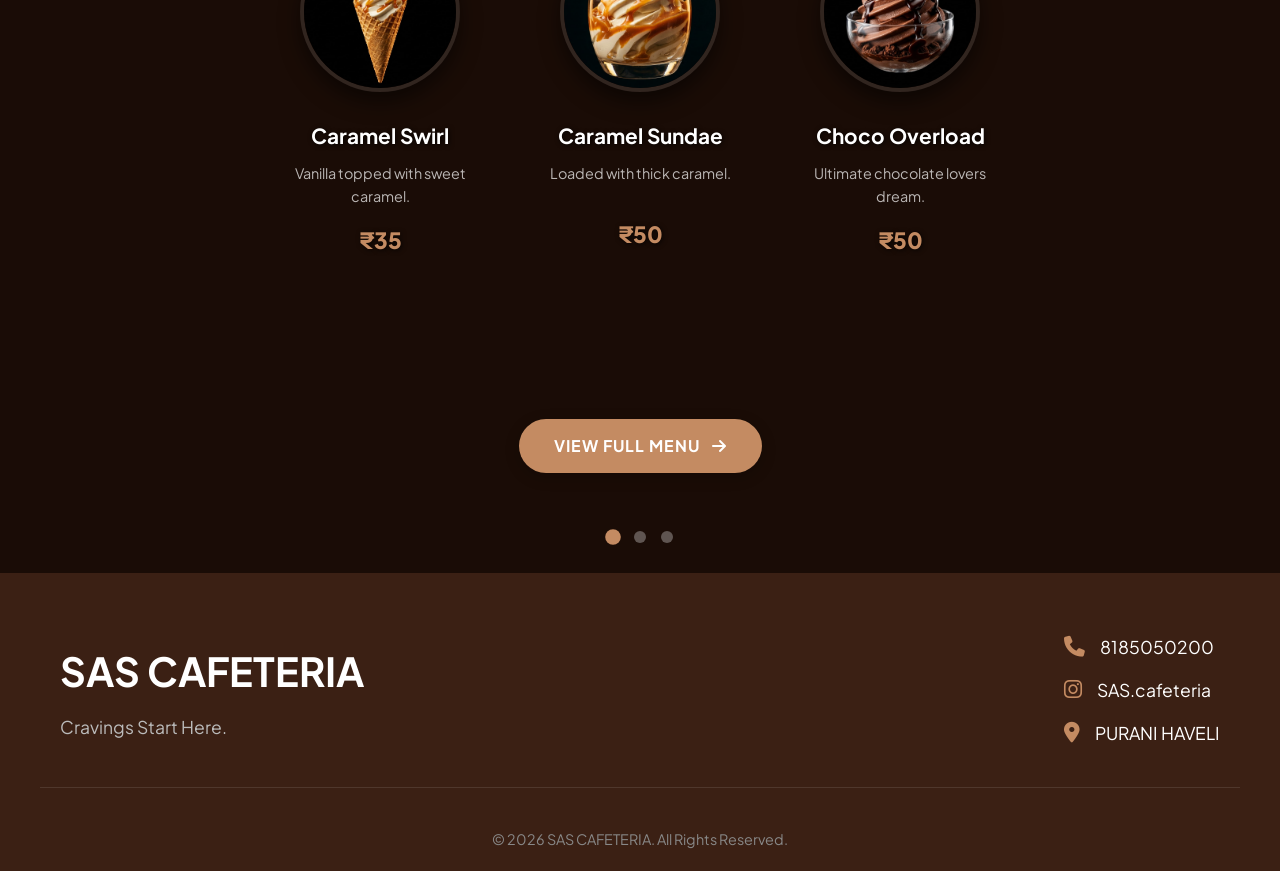
==== commit 7820d7ac: "Swap Caramel and Salted Popcorn images to match appearance" ====
--- a/index.html
+++ b/index.html
@@ -11,7 +11,7 @@
     <!-- Icons -->
     <link rel="stylesheet" href="https://cdnjs.cloudflare.com/ajax/libs/font-awesome/6.4.0/css/all.min.css">
     <!-- Stylesheet -->
-    <link rel="stylesheet" href="style.css?v=18">
+    <link rel="stylesheet" href="style.css?v=19">
 </head>
 <body>
 
@@ -171,7 +171,7 @@
                     </div>
                     <div class="showcase-grid">
                         <div class="showcase-item fade-up delay-1">
-                            <img src="images/popcorns/Ultra-realistic_premium_commer_6.jpg" class="showcase-img" alt="Classic Salted">
+                            <img src="images/popcorns/Ultra-realistic_premium_commer_1.jpg" class="showcase-img" alt="Classic Salted">
                             <h3>Classic Salted</h3>
                             <p>Classic buttery and perfectly salted.</p>
                             <span class="price">₹40</span>
@@ -189,7 +189,7 @@
                             <span class="price">₹40</span>
                         </div>
                         <div class="showcase-item fade-up delay-4">
-                            <img src="images/popcorns/Ultra-realistic_premium_commer_1.jpg" class="showcase-img" alt="Caramel Popcorn">
+                            <img src="images/popcorns/Ultra-realistic_premium_commer_6.jpg" class="showcase-img" alt="Caramel Popcorn">
                             <h3>Caramel Popcorn</h3>
                             <p>Coated in a thick caramel shell.</p>
                             <span class="price">₹100</span>
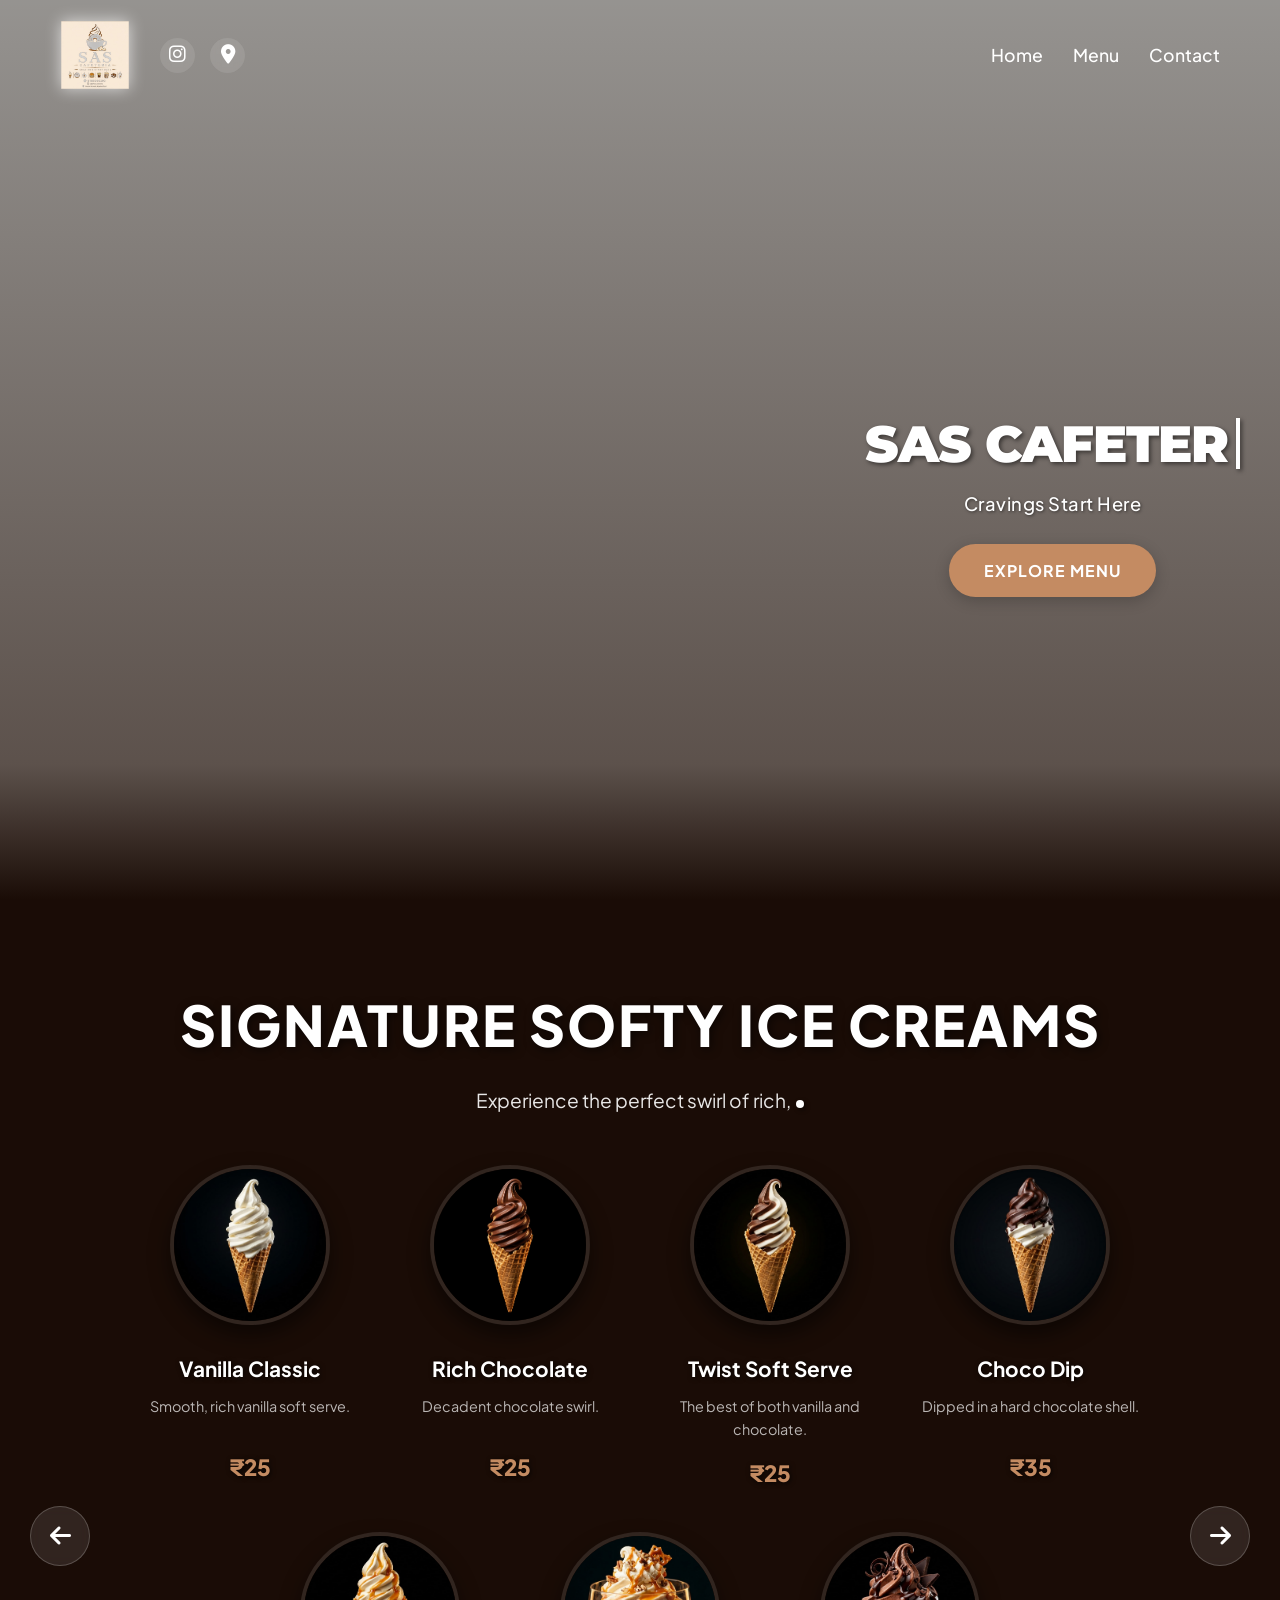
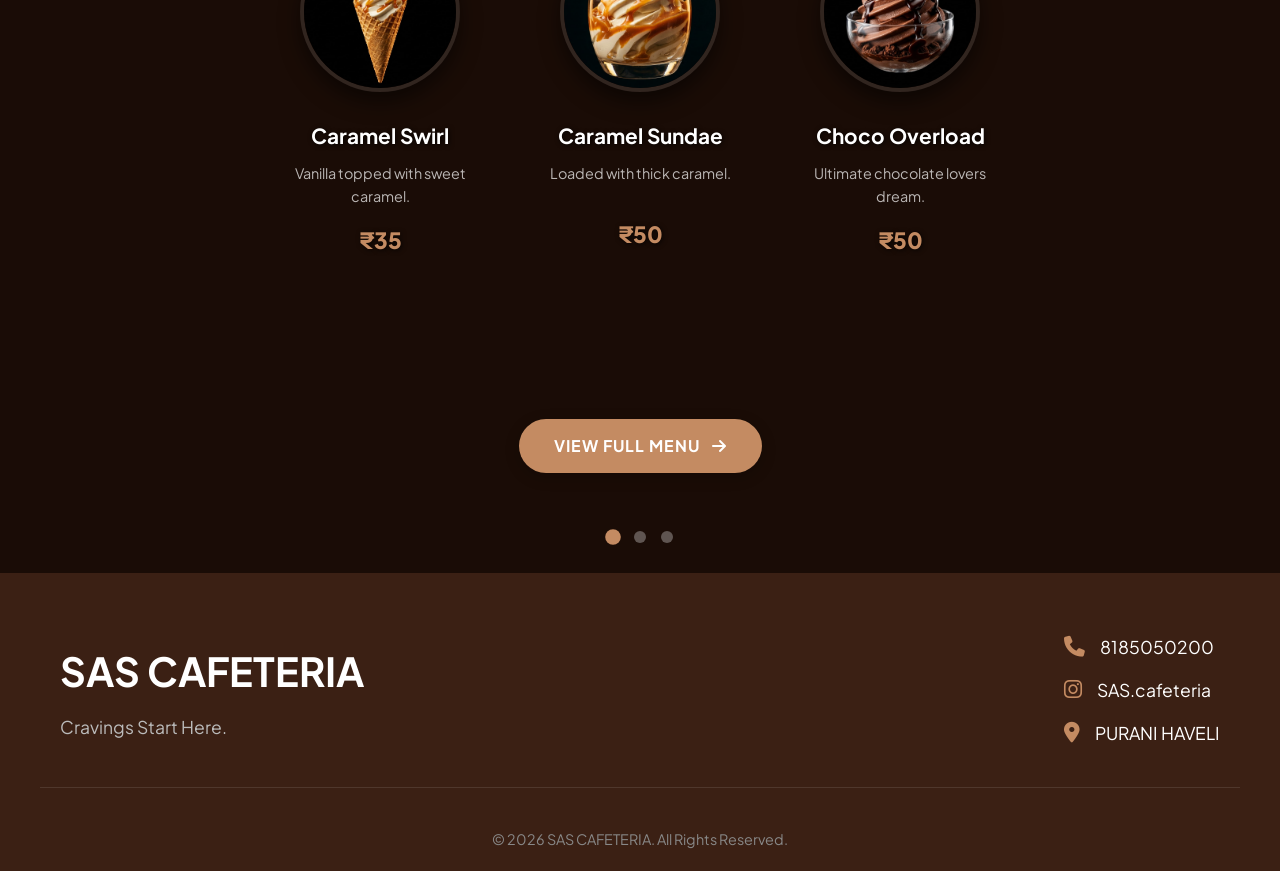
==== commit 7f741ff5: "Increase hero section elements size on mobile" ====
--- a/index.html
+++ b/index.html
@@ -11,7 +11,7 @@
     <!-- Icons -->
     <link rel="stylesheet" href="https://cdnjs.cloudflare.com/ajax/libs/font-awesome/6.4.0/css/all.min.css">
     <!-- Stylesheet -->
-    <link rel="stylesheet" href="style.css?v=19">
+    <link rel="stylesheet" href="style.css?v=20">
 </head>
 <body>
 
--- a/style.css
+++ b/style.css
@@ -999,18 +999,18 @@
         align-items: center;
     }
     .hero-content h1 {
-        font-size: 2.8rem;
+        font-size: 3.2rem;
         letter-spacing: 0px;
         text-align: center;
         display: block; /* Allows natural text wrapping */
     }
     .hero-content p {
-        font-size: 1rem;
+        font-size: 1.2rem;
         margin-bottom: 25px;
     }
     .btn {
-        padding: 12px 28px;
-        font-size: 0.95rem;
+        padding: 14px 32px;
+        font-size: 1.1rem;
     }
 
     /* Section Headers */
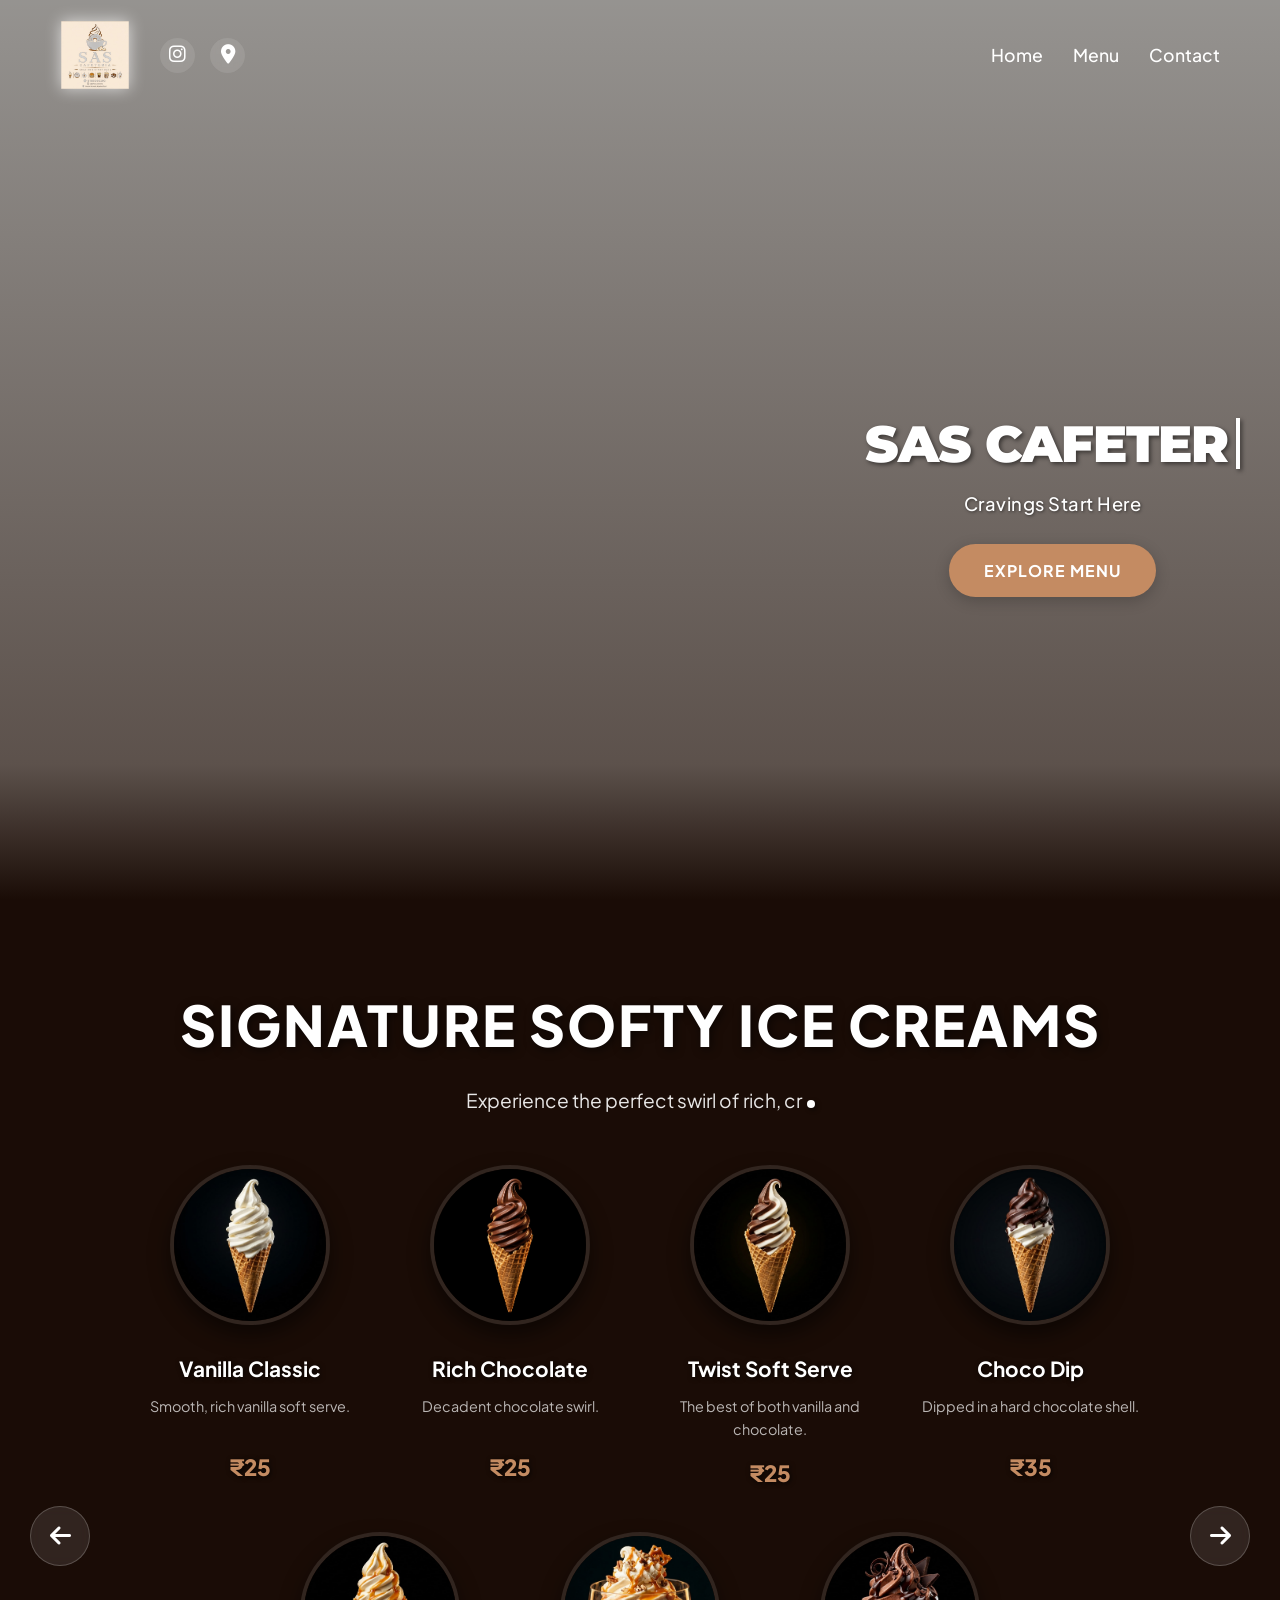
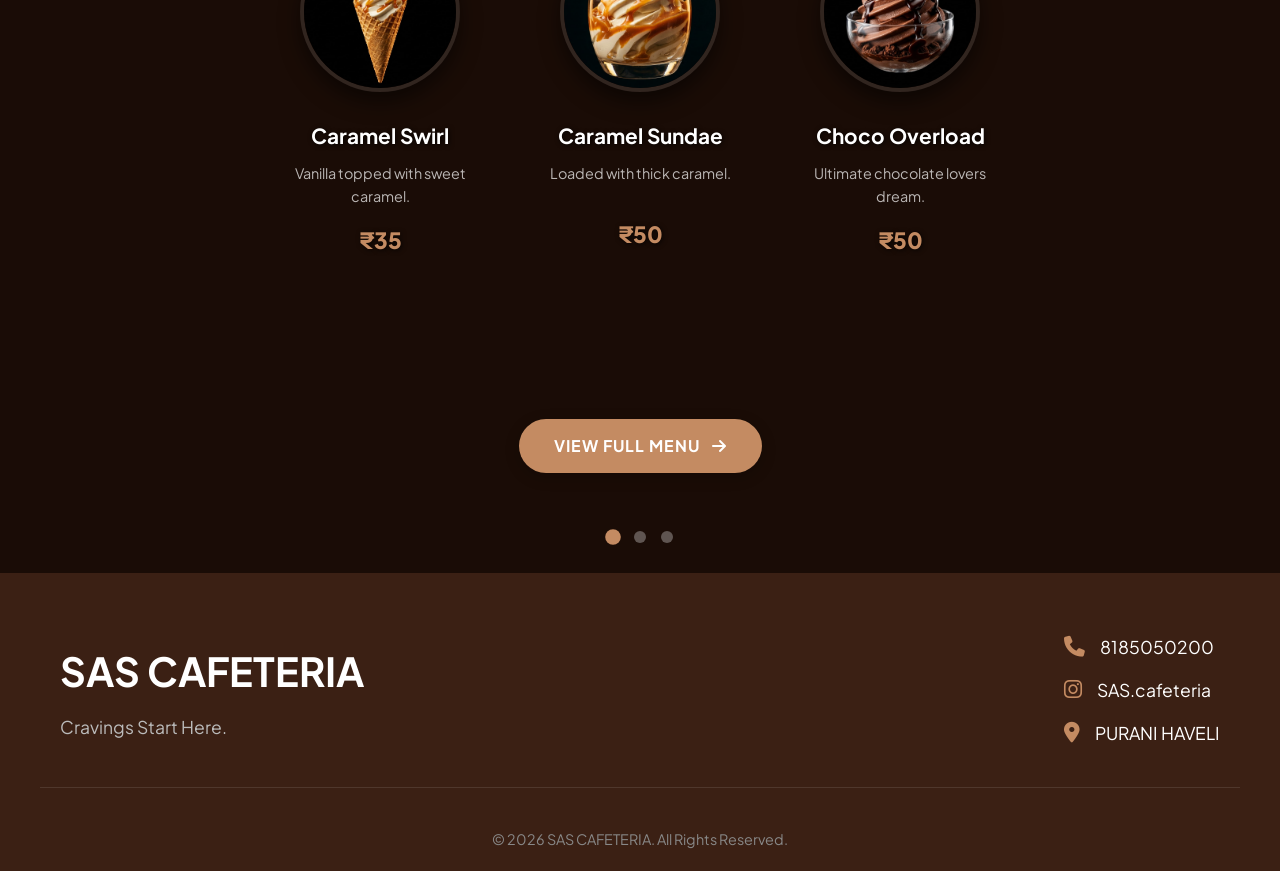
==== commit ea0885d3: "Increase mobile breakpoint to 1024px to ensure landscape phones and tablets get the mobile layout" ====
--- a/index.html
+++ b/index.html
@@ -11,7 +11,7 @@
     <!-- Icons -->
     <link rel="stylesheet" href="https://cdnjs.cloudflare.com/ajax/libs/font-awesome/6.4.0/css/all.min.css">
     <!-- Stylesheet -->
-    <link rel="stylesheet" href="style.css?v=20">
+    <link rel="stylesheet" href="style.css?v=21">
 </head>
 <body>
 
--- a/style.css
+++ b/style.css
@@ -978,7 +978,7 @@
 }
 
 /* Responsive */
-@media (max-width: 768px) {
+@media (max-width: 1024px) {
     /* Navbar */
     .logo img {
         height: 50px;
